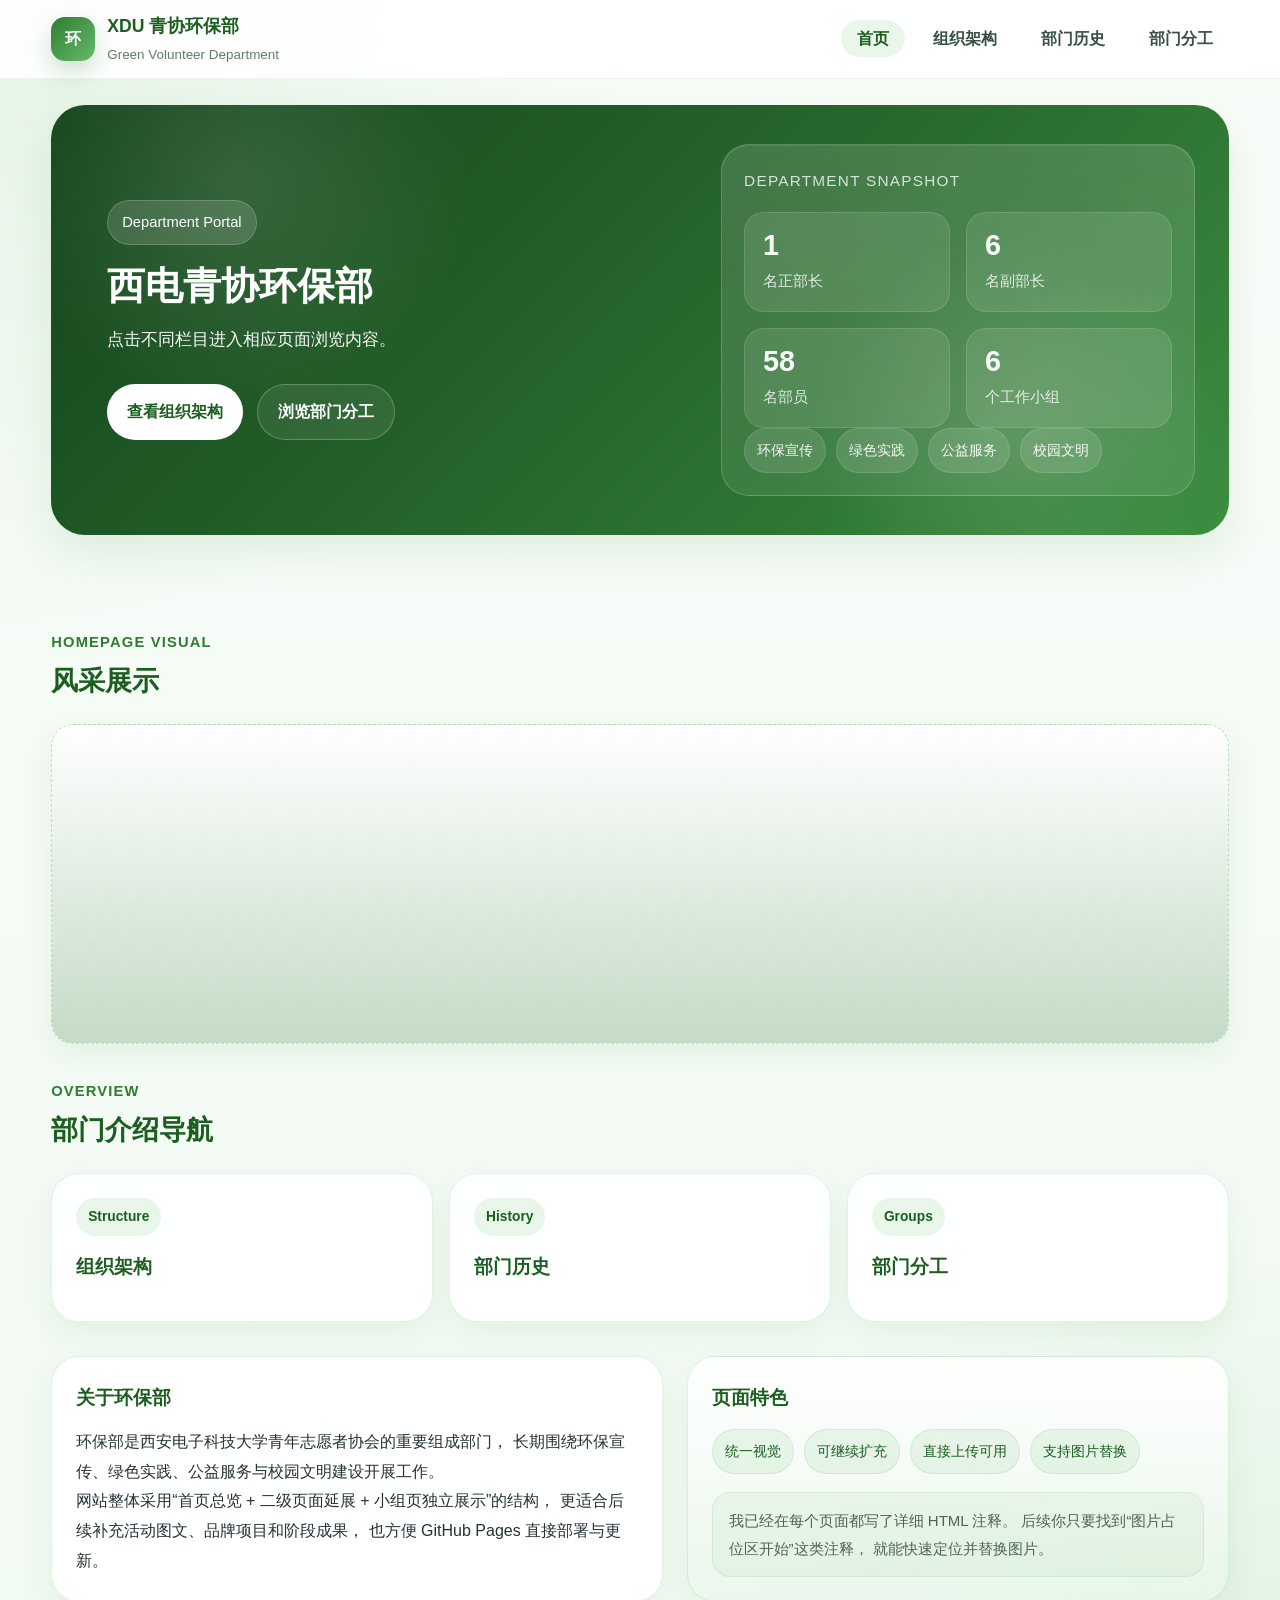
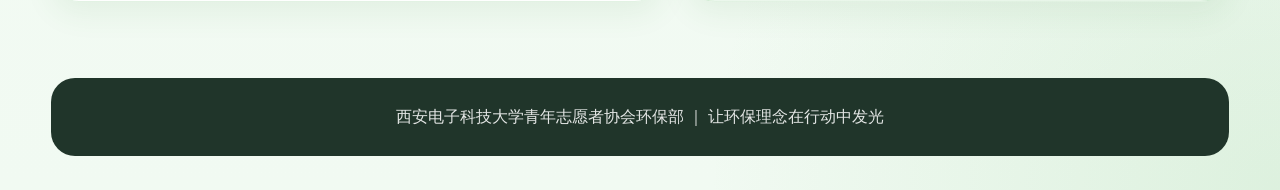
==== index.html @ 9a2bbe10 "Update index.html" ====
<!DOCTYPE html>
<html lang="zh-CN">

<head>
    <meta charset="UTF-8" />
    <meta name="viewport" content="width=device-width, initial-scale=1.0" />

    <title>西电青协环保部-首页</title>

    <link rel="stylesheet" href="styles.css" />
</head>


<body>

    <!-- ==================================================
         顶部导航栏
    =================================================== -->
    <header class="navbar">

        <div class="nav-inner">

            <!-- 左上角部门标识 -->
            <a class="brand" href="index.html">

                <div class="brand-badge">
                    环
                </div>

                <div class="brand-text">

                    <span class="brand-title">
                        XDU 青协环保部
                    </span>

                    <span class="brand-subtitle">
                        Green Volunteer Department
                    </span>

                </div>

            </a>


            <!-- 顶部导航 -->
            <ul class="nav-links">

                <li>
                    <a href="index.html" class="active">
                        首页
                    </a>
                </li>

                <li>
                    <a href="organization.html">
                        组织架构
                    </a>
                </li>

                <li>
                    <a href="history.html">
                        部门历史
                    </a>
                </li>

                <li>
                    <a href="division.html">
                        部门分工
                    </a>
                </li>

            </ul>

        </div>

    </header>



    <!-- ==================================================
         首页顶部 Hero 区域
    =================================================== -->
    <section class="hero">


        <!-- 左侧标题区域 -->
        <div class="hero-content">

            <span class="hero-tag">
                Department Portal
            </span>


            <h1>
                西电青协环保部
            </h1>


            <p>
                点击不同栏目进入相应页面浏览内容。
            </p>


            <!-- 按钮区域 -->
            <div class="hero-actions">

                <a
                    class="button primary"
                    href="organization.html"
                >
                    查看组织架构
                </a>

                <a
                    class="button secondary"
                    href="division.html"
                >
                    浏览部门分工
                </a>

            </div>

        </div>



        <!-- ==================================================
             右侧部门数据统计
        =================================================== -->
        <div class="hero-visual">

            <div class="hero-panel">

                <div class="panel-title">
                    Department Snapshot
                </div>


                <!-- 四个统计卡片 -->
                <div class="metric-grid">


                    <!-- 正部长 -->
                    <div class="metric-card">

                        <strong>
                            1
                        </strong>

                        <span>
                            名正部长
                        </span>

                    </div>


                    <!-- 副部长 -->
                    <div class="metric-card">

                        <strong>
                            6
                        </strong>

                        <span>
                            名副部长
                        </span>

                    </div>


                    <!-- 部员 -->
                    <div class="metric-card">

                        <strong>
                            58
                        </strong>

                        <span>
                            名部员
                        </span>

                    </div>


                    <!-- 工作小组 -->
                    <div class="metric-card">

                        <strong>
                            6
                        </strong>

                        <span>
                            个工作小组
                        </span>

                    </div>


                </div>


                <!-- 部门关键词 -->
                <div class="tag-cloud">

                    <span>
                        环保宣传
                    </span>

                    <span>
                        绿色实践
                    </span>

                    <span>
                        公益服务
                    </span>

                    <span>
                        校园文明
                    </span>

                </div>


            </div>

        </div>

    </section>



    <!-- ==================================================
         页面主要内容
    =================================================== -->
    <main class="main">



        <!-- ==================================================
             风采展示
        =================================================== -->
        <section class="section">

            <div class="section-header">

                <div class="section-eyebrow">
                    Homepage Visual
                </div>

                <h2 class="section-title">
                    风采展示
                </h2>

            </div>


            <!--
                风采展示图片

                当前图片路径：

                images/index-main.jpg

                如果需要更换图片：

                1. 将图片上传到 images 文件夹
                2. 修改下面 src 的文件名

                例如：

                src="images/group-photo.jpg"
            -->
            <div class="image-slot large">

                <img
                    src="images/index-main.jpg"
                    alt="西电青协环保部风采展示"
                    onerror="
                        this.style.display='none';
                        this.nextElementSibling.style.display='flex';
                    "
                >


                <!--
                    图片不存在时保留背景区域，
                    不显示任何占位说明文字
                -->
                <div class="image-slot-overlay">
                </div>

            </div>

        </section>



        <!-- ==================================================
             部门介绍导航
        =================================================== -->
        <section class="section">

            <div class="section-header">

                <div class="section-eyebrow">
                    Overview
                </div>

                <h2 class="section-title">
                    部门介绍导航
                </h2>

            </div>



            <!-- ==================================================
                 三个导航卡片
            =================================================== -->
            <div class="link-grid">


                <!-- 组织架构 -->
                <a
                    class="link-card"
                    href="organization.html"
                >

                    <span class="mini-badge">
                        Structure
                    </span>

                    <h3>
                        组织架构
                    </h3>

                </a>



                <!-- 部门历史 -->
                <a
                    class="link-card"
                    href="history.html"
                >

                    <span class="mini-badge">
                        History
                    </span>

                    <h3>
                        部门历史
                    </h3>

                </a>



                <!-- 部门分工 -->
                <a
                    class="link-card"
                    href="division.html"
                >

                    <span class="mini-badge">
                        Groups
                    </span>

                    <h3>
                        部门分工
                    </h3>

                </a>


            </div>

        </section>



        <!-- ==================================================
             关于环保部
        =================================================== -->
        <section class="section">

            <div class="grid-2">


                <!-- 左侧部门介绍 -->
                <article class="card">

                    <h3>
                        关于环保部
                    </h3>

                    <p>
                        环保部是西安电子科技大学青年志愿者协会的重要组成部门，
                        长期围绕环保宣传、绿色实践、公益服务与校园文明建设开展工作。
                    </p>

                    <p>
                        网站整体采用“首页总览 + 二级页面延展 + 小组页独立展示”的结构，
                        更适合后续补充活动图文、品牌项目和阶段成果，
                        也方便 GitHub Pages 直接部署与更新。
                    </p>

                </article>



                <!-- 右侧页面特色 -->
                <div class="surface">

                    <h3
                        style="
                            margin-bottom: 14px;
                            color: var(--primary-dark);
                        "
                    >
                        页面特色
                    </h3>


                    <div class="keyword-list">

                        <span>
                            统一视觉
                        </span>

                        <span>
                            可继续扩充
                        </span>

                        <span>
                            直接上传可用
                        </span>

                        <span>
                            支持图片替换
                        </span>

                    </div>


                    <div
                        class="panel-note"
                        style="
                            margin-top: 18px;
                            color: #4d6358;
                            background: rgba(102, 187, 106, 0.08);
                            border-color: rgba(76, 175, 80, 0.12);
                        "
                    >
                        我已经在每个页面都写了详细 HTML 注释。
                        后续你只要找到“图片占位区开始”这类注释，
                        就能快速定位并替换图片。
                    </div>


                </div>

            </div>

        </section>


    </main>



    <!-- ==================================================
         网站底部
    =================================================== -->
    <footer class="footer">

        西安电子科技大学青年志愿者协会环保部
        ｜
        让环保理念在行动中发光

    </footer>


</body>

</html>
---- styles.css ----
:root {
    --primary: #2e7d32;
    --primary-dark: #1b5e20;
    --primary-soft: #66bb6a;
    --primary-pale: rgba(102, 187, 106, 0.16);
    --accent: #e8f5e9;
    --bg: #f4fbf4;
    --card: rgba(255, 255, 255, 0.92);
    --text: #263238;
    --muted: #607d68;
    --border: rgba(76, 175, 80, 0.16);
    --border-strong: rgba(76, 175, 80, 0.26);
    --shadow: 0 18px 42px rgba(46, 125, 50, 0.10);
    --shadow-soft: 0 12px 30px rgba(46, 125, 50, 0.08);
    --radius-xl: 28px;
    --radius-lg: 22px;
    --radius-md: 18px;
    --radius-sm: 14px;
    --max-width: 1180px;
}
* { margin: 0; padding: 0; box-sizing: border-box; }
html { scroll-behavior: smooth; }
body {
    font-family: "Microsoft YaHei", "PingFang SC", "Noto Sans SC", sans-serif;
    color: var(--text);
    background:
        radial-gradient(circle at top left, rgba(165, 214, 167, 0.24), transparent 30%),
        radial-gradient(circle at bottom right, rgba(129, 199, 132, 0.18), transparent 26%),
        linear-gradient(180deg, #f8fcf8 0%, #f1faf2 100%);
    line-height: 1.85;
}
a { color: inherit; }
.navbar {
    position: sticky;
    top: 0;
    z-index: 1000;
    backdrop-filter: blur(14px);
    background: rgba(255, 255, 255, 0.88);
    border-bottom: 1px solid rgba(46, 125, 50, 0.08);
}
.nav-inner {
    width: min(var(--max-width), 92%);
    margin: 0 auto;
    min-height: 78px;
    display: flex;
    align-items: center;
    justify-content: space-between;
    gap: 20px;
}
.brand {
    text-decoration: none;
    display: flex;
    align-items: center;
    gap: 12px;
}
.brand-badge {
    width: 44px;
    height: 44px;
    border-radius: 14px;
    background: linear-gradient(135deg, var(--primary) 0%, var(--primary-soft) 100%);
    color: #fff;
    display: grid;
    place-items: center;
    font-weight: 700;
    box-shadow: 0 10px 22px rgba(46, 125, 50, 0.22);
}
.brand-text { display: flex; flex-direction: column; }
.brand-title {
    font-size: 1.1rem;
    font-weight: 700;
    color: var(--primary-dark);
}
.brand-subtitle {
    font-size: 0.84rem;
    color: var(--muted);
}
.nav-links {
    display: flex;
    align-items: center;
    gap: 12px;
    list-style: none;
    flex-wrap: wrap;
    justify-content: flex-end;
}
.nav-links a {
    text-decoration: none;
    padding: 10px 16px;
    border-radius: 999px;
    color: #385042;
    transition: 0.25s ease;
    font-weight: 600;
}
.nav-links a:hover, .nav-links a.active {
    background: rgba(102, 187, 106, 0.14);
    color: var(--primary-dark);
}
.hero {
    width: min(var(--max-width), 92%);
    margin: 26px auto 0;
    min-height: 430px;
    border-radius: 34px;
    overflow: hidden;
    position: relative;
    display: grid;
    grid-template-columns: 1.08fr 0.92fr;
    background:
        linear-gradient(135deg, rgba(21, 67, 29, 0.9), rgba(46, 125, 50, 0.72)),
        linear-gradient(135deg, #1b5e20, #66bb6a);
    box-shadow: var(--shadow);
}
.hero::before {
    content: "";
    position: absolute;
    inset: 0;
    background:
        radial-gradient(circle at 16% 18%, rgba(255,255,255,0.12), transparent 22%),
        radial-gradient(circle at 82% 76%, rgba(255,255,255,0.12), transparent 20%);
    pointer-events: none;
}
.hero-content, .hero-visual { position: relative; z-index: 1; }
.hero-content {
    padding: 64px 56px;
    display: flex;
    flex-direction: column;
    justify-content: center;
    color: #fff;
}
.hero-tag {
    display: inline-flex;
    width: fit-content;
    padding: 8px 14px;
    margin-bottom: 18px;
    border-radius: 999px;
    background: rgba(255, 255, 255, 0.14);
    border: 1px solid rgba(255,255,255,0.18);
    font-size: 0.92rem;
}
.hero h1 {
    font-size: clamp(2rem, 3vw, 3.4rem);
    line-height: 1.2;
    margin-bottom: 16px;
}
.hero p {
    font-size: 1.04rem;
    max-width: 660px;
    opacity: 0.96;
}
.hero-actions {
    display: flex;
    gap: 14px;
    flex-wrap: wrap;
    margin-top: 28px;
}
.button {
    display: inline-flex;
    align-items: center;
    justify-content: center;
    text-decoration: none;
    padding: 12px 20px;
    border-radius: 999px;
    font-weight: 700;
    transition: 0.25s ease;
}
.button.primary { background: #fff; color: var(--primary-dark); }
.button.secondary {
    border: 1px solid rgba(255,255,255,0.24);
    color: #fff;
    background: rgba(255,255,255,0.08);
}
.button:hover { transform: translateY(-2px); }
.hero-visual {
    padding: 34px;
    display: flex;
    align-items: center;
    justify-content: center;
}
.hero-panel {
    width: 100%;
    min-height: 300px;
    border-radius: 28px;
    border: 1px solid rgba(255,255,255,0.18);
    background: linear-gradient(180deg, rgba(255,255,255,0.14), rgba(255,255,255,0.08));
    padding: 22px;
    box-shadow: inset 0 1px 0 rgba(255,255,255,0.08);
    color: rgba(255,255,255,0.94);
}
.panel-title {
    font-size: 0.96rem;
    letter-spacing: 0.08em;
    text-transform: uppercase;
    opacity: 0.84;
    margin-bottom: 16px;
}
.metric-grid, .group-grid, .timeline, .process-grid, .photo-strip, .link-grid, .value-grid, .pillar-grid, .highlight-panel {
    display: grid;
    gap: 16px;
}
.metric-grid { grid-template-columns: repeat(2, 1fr); }
.metric-card {
    border-radius: 20px;
    padding: 16px 18px;
    background: rgba(255,255,255,0.10);
    border: 1px solid rgba(255,255,255,0.12);
}
.metric-card strong {
    display: block;
    font-size: 1.8rem;
    line-height: 1.15;
}
.metric-card span {
    display: block;
    font-size: 0.92rem;
    opacity: 0.88;
    margin-top: 6px;
}
.panel-note {
    margin-top: 16px;
    padding: 14px 16px;
    border-radius: 18px;
    background: rgba(255,255,255,0.08);
    border: 1px solid rgba(255,255,255,0.1);
    font-size: 0.94rem;
    color: rgba(255,255,255,0.9);
}
.tag-cloud, .keyword-list, .tag-list { display: flex; flex-wrap: wrap; gap: 10px; }
.tag-cloud span, .keyword-list span, .tag-list span {
    display: inline-flex;
    padding: 8px 12px;
    border-radius: 999px;
    font-size: 0.9rem;
}
.tag-cloud span {
    background: rgba(255,255,255,0.12);
    border: 1px solid rgba(255,255,255,0.12);
}
.keyword-list span, .tag-list span {
    background: rgba(102, 187, 106, 0.12);
    border: 1px solid rgba(76, 175, 80, 0.14);
    color: var(--primary-dark);
}
.main {
    width: min(var(--max-width), 92%);
    margin: 0 auto;
    padding: 60px 0 76px;
}
.section { margin-top: 34px; }
.section-header { margin-bottom: 26px; }
.section-eyebrow {
    color: var(--primary);
    font-weight: 700;
    letter-spacing: 0.08em;
    font-size: 0.92rem;
    text-transform: uppercase;
    margin-bottom: 8px;
}
.section-title {
    font-size: clamp(1.7rem, 2vw, 2.45rem);
    color: var(--primary-dark);
    line-height: 1.25;
    margin-bottom: 10px;
}
.section-desc { color: var(--muted); max-width: 820px; }
.grid-2 {
    display: grid;
    grid-template-columns: 1.06fr 0.94fr;
    gap: 24px;
}
.card, .group-card, .timeline-card, .flow-card, .mini-card, .org-card, .pillar-card, .cta-banner, .link-card {
    background: var(--card);
    border: 1px solid var(--border);
    border-radius: var(--radius-xl);
    box-shadow: var(--shadow-soft);
}
.card, .group-card, .timeline-card, .flow-card, .mini-card, .org-card, .pillar-card, .link-card { padding: 24px; }
.card h3, .group-card h3, .timeline-card h3, .flow-card h3, .mini-card h3, .org-card h3, .pillar-card h3, .link-card h3 {
    color: var(--primary-dark);
    margin-bottom: 12px;
}
.surface {
    background: linear-gradient(180deg, rgba(255,255,255,0.94), rgba(232,245,233,0.72));
    border: 1px solid var(--border);
    border-radius: var(--radius-xl);
    box-shadow: var(--shadow-soft);
    padding: 24px;
}
.group-grid { grid-template-columns: repeat(auto-fit, minmax(220px, 1fr)); gap: 20px; }
.group-link, .link-card { text-decoration: none; color: inherit; display: block; }
.group-card, .link-card { transition: transform 0.22s ease, box-shadow 0.22s ease; height: 100%; }
.group-card:hover, .link-card:hover {
    transform: translateY(-5px);
    box-shadow: 0 18px 42px rgba(46, 125, 50, 0.16);
}
.group-badge, .mini-badge, .timeline-badge, .flow-step {
    display: inline-block;
    padding: 6px 12px;
    border-radius: 999px;
    background: rgba(102, 187, 106, 0.14);
    color: var(--primary-dark);
    font-size: 0.86rem;
    font-weight: 700;
    margin-bottom: 14px;
}
.highlight-panel { grid-template-columns: repeat(3, 1fr); }
.highlight-box, .flow-card, .mini-card, .pillar-card { padding: 22px; }
.highlight-box {
    border-radius: 22px;
    background: linear-gradient(180deg, rgba(255,255,255,0.96), rgba(232,245,233,0.88));
    border: 1px solid rgba(76, 175, 80, 0.15);
    box-shadow: 0 10px 26px rgba(46, 125, 50, 0.08);
}
.highlight-box strong { display: block; color: var(--primary-dark); margin-bottom: 8px; font-size: 1.05rem; }
.value-grid { grid-template-columns: repeat(3, 1fr); }
.timeline { grid-template-columns: repeat(2, 1fr); }
.timeline-card { position: relative; overflow: hidden; }
.timeline-card::before {
    content: "";
    position: absolute;
    top: 24px;
    right: 24px;
    width: 58px;
    height: 58px;
    border-radius: 18px;
    background: rgba(102, 187, 106, 0.12);
}
.org-chart, .org-layout { display: grid; gap: 18px; }
.org-row { display: grid; gap: 16px; }
.org-row.two { grid-template-columns: repeat(2, 1fr); }
.org-row.five { grid-template-columns: repeat(5, 1fr); }
.org-card { text-align: center; }
.org-card strong { display: block; color: var(--primary-dark); margin-bottom: 8px; font-size: 1.06rem; }
.org-card span { color: var(--muted); font-size: 0.94rem; }
.org-card.lead {
    background: linear-gradient(135deg, rgba(255,255,255,0.98), rgba(232,245,233,0.88));
    border: 1px solid var(--border-strong);
}
.process-grid { grid-template-columns: repeat(4, 1fr); }
.flow-card { position: relative; }
.photo-strip { grid-template-columns: repeat(3, 1fr); }

.image-slot {
    position: relative;
    min-height: 260px;
    border-radius: 22px;
    border: 1.5px dashed rgba(46, 125, 50, 0.28);
    background:
        linear-gradient(180deg, rgba(255,255,255,0.96), rgba(232,245,233,0.84)),
        repeating-linear-gradient(
            -45deg,
            rgba(102,187,106,0.06),
            rgba(102,187,106,0.06) 12px,
            rgba(255,255,255,0.0) 12px,
            rgba(255,255,255,0.0) 24px
        );
    overflow: hidden;
    box-shadow: var(--shadow-soft);
}
.image-slot.large { min-height: 320px; }
.image-slot.tall { min-height: 360px; }
.image-slot.small { min-height: 210px; }
.image-slot img {
    width: 100%;
    height: 100%;
    object-fit: cover;
    display: block;
}
.image-slot-overlay {
    position: absolute;
    inset: 0;
    display: flex;
    align-items: flex-end;
    padding: 18px;
    background: linear-gradient(180deg, rgba(255,255,255,0.04), rgba(27,94,32,0.18));
}
.image-slot-label {
    width: 100%;
    border-radius: 18px;
    padding: 14px 16px;
    background: rgba(255,255,255,0.86);
    border: 1px solid rgba(76,175,80,0.12);
    backdrop-filter: blur(8px);
}
.image-slot-label strong {
    display: block;
    color: var(--primary-dark);
    margin-bottom: 6px;
    font-size: 1rem;
}
.image-slot-label span {
    display: block;
    color: #537063;
    font-size: 0.92rem;
}
.scene-card {
    min-height: 180px;
    border-radius: 20px;
    border: 1px solid rgba(76, 175, 80, 0.18);
    background: linear-gradient(180deg, rgba(255,255,255,0.96), rgba(232,245,233,0.78));
    box-shadow: var(--shadow-soft);
    padding: 20px;
}
.scene-card strong {
    display: block;
    color: var(--primary-dark);
    margin-bottom: 10px;
    font-size: 1.02rem;
}
.scene-card p { color: #4d6358; font-size: 0.96rem; }
.link-grid { grid-template-columns: repeat(3, 1fr); }
.pillar-grid { grid-template-columns: repeat(4, 1fr); }
.cta-banner {
    padding: 28px;
    display: flex;
    align-items: center;
    justify-content: space-between;
    gap: 20px;
}
.footer {
    width: min(var(--max-width), 92%);
    margin: 0 auto 34px;
    padding: 24px 28px;
    border-radius: 24px;
    background: #20352a;
    color: rgba(255,255,255,0.88);
    text-align: center;
}
@media (max-width: 1080px) {
    .org-row.five, .pillar-grid { grid-template-columns: repeat(2, 1fr); }
}
@media (max-width: 980px) {
    .hero, .grid-2, .highlight-panel, .timeline, .process-grid, .pillar-grid { grid-template-columns: 1fr; }
    .value-grid, .photo-strip, .link-grid, .metric-grid, .org-row.two, .org-row.five { grid-template-columns: 1fr 1fr; }
    .hero-content { padding: 48px 32px 22px; }
    .hero-visual { padding: 0 32px 32px; }
    .cta-banner { flex-direction: column; align-items: flex-start; }
}
@media (max-width: 640px) {
    .nav-inner { padding: 14px 0; align-items: flex-start; flex-direction: column; }
    .nav-links { justify-content: flex-start; }
    .value-grid, .photo-strip, .link-grid, .metric-grid, .org-row.two, .org-row.five { grid-template-columns: 1fr; }
    .hero { border-radius: 24px; margin-top: 18px; }
    .hero-content, .hero-visual, .card, .surface, .cta-banner { padding-left: 22px; padding-right: 22px; }
}
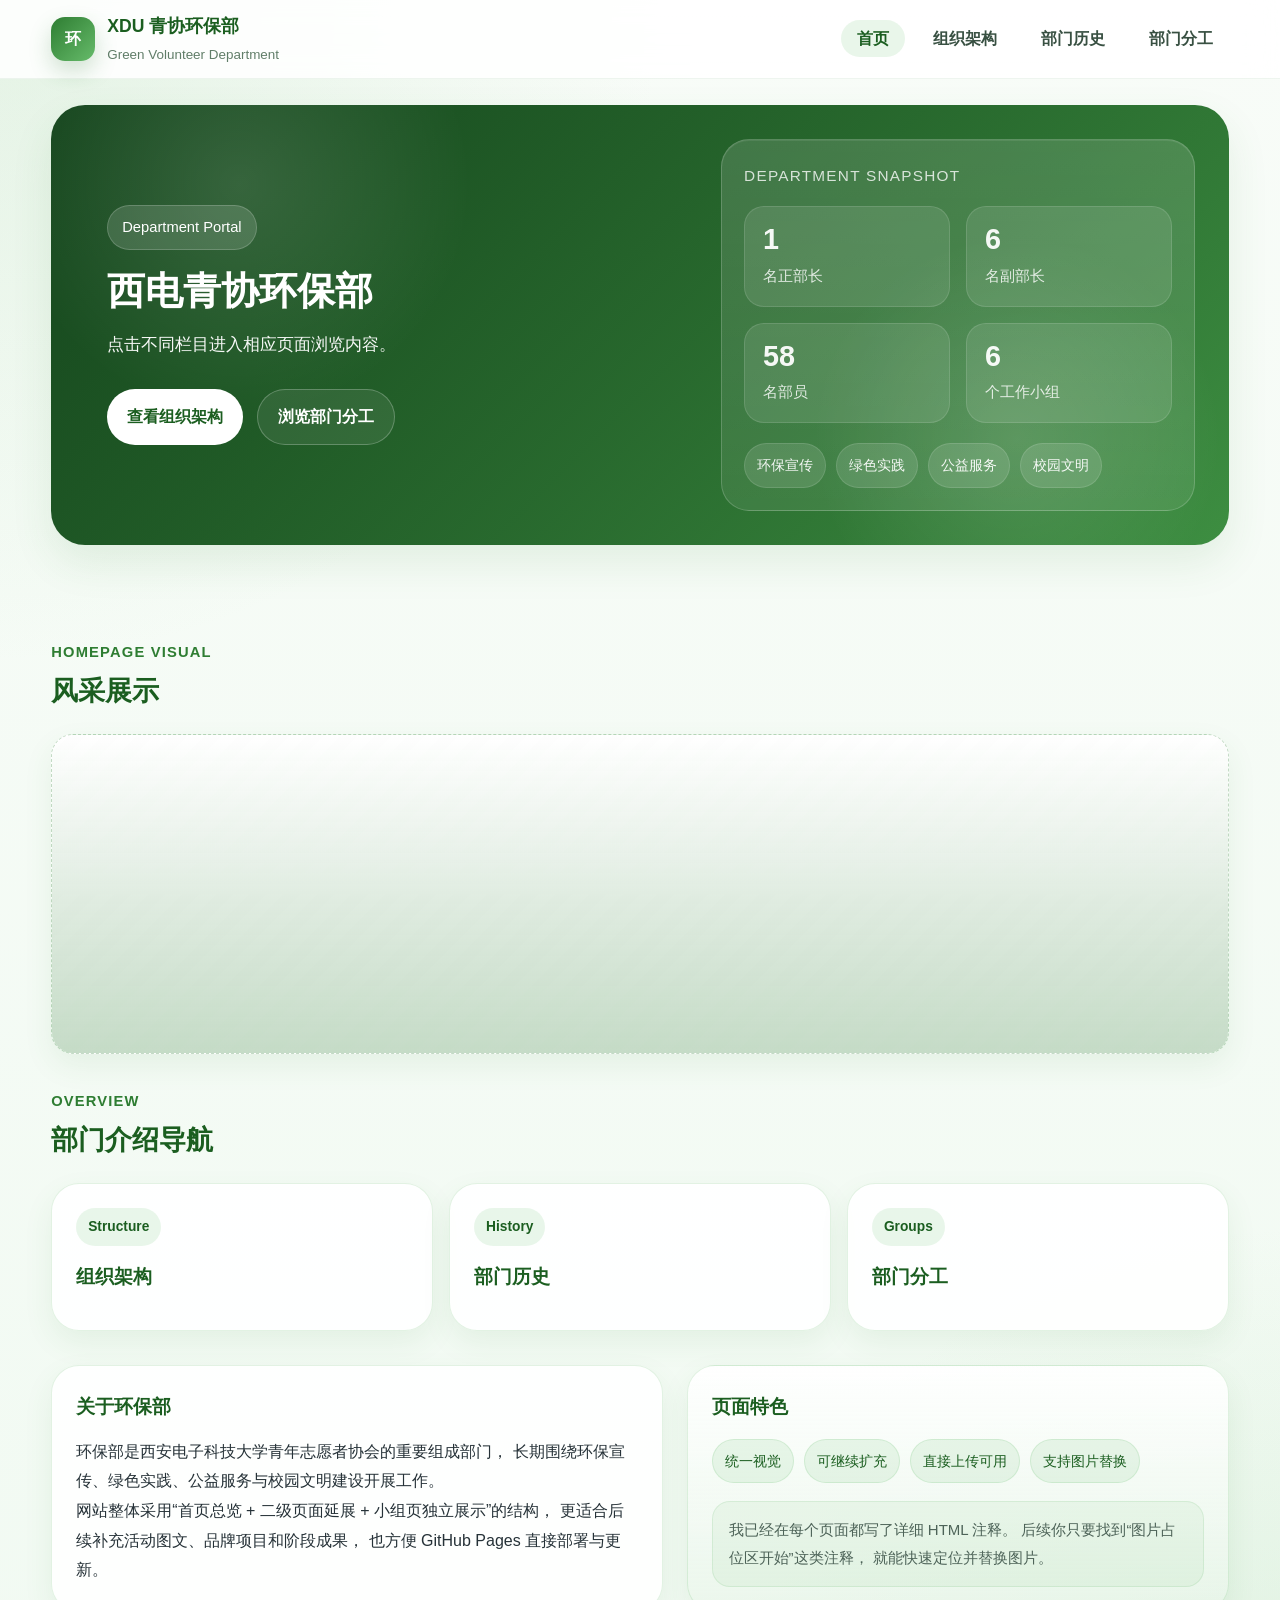
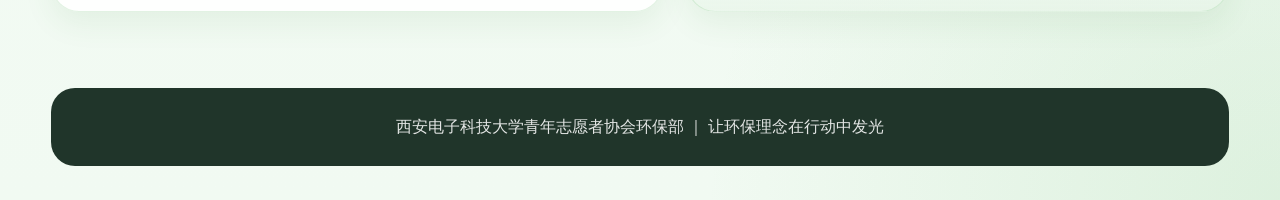
==== commit eb3870eb: "Update index.html" ====
--- a/index.html
+++ b/index.html
@@ -78,7 +78,7 @@
 
 
     <!-- ==================================================
-         首页顶部 Hero 区域
+         首页顶部区域
     =================================================== -->
     <section class="hero">
 
@@ -199,8 +199,16 @@
                 </div>
 
 
-                <!-- 部门关键词 -->
-                <div class="tag-cloud">
+                <!-- ==================================================
+                     部门关键词
+
+                     margin-top: 20px;
+                     用来增加统计卡片和关键词之间的距离
+                =================================================== -->
+                <div
+                    class="tag-cloud"
+                    style="margin-top: 20px;"
+                >
 
                     <span>
                         环保宣传
@@ -230,7 +238,7 @@
 
 
     <!-- ==================================================
-         页面主要内容
+         页面主体
     =================================================== -->
     <main class="main">
 
@@ -254,22 +262,15 @@
             </div>
 
 
-            <!--
-                风采展示图片
-
-                当前图片路径：
-
-                images/index-main.jpg
-
-                如果需要更换图片：
-
-                1. 将图片上传到 images 文件夹
-                2. 修改下面 src 的文件名
-
-                例如：
-
-                src="images/group-photo.jpg"
-            -->
+            <!-- ==================================================
+                 风采展示图片
+
+                 当前图片：
+                 images/index-main.jpg
+
+                 如果以后更换图片，
+                 修改 src 中的文件名即可。
+            =================================================== -->
             <div class="image-slot large">
 
                 <img
@@ -282,10 +283,7 @@
                 >
 
 
-                <!--
-                    图片不存在时保留背景区域，
-                    不显示任何占位说明文字
-                -->
+                <!-- 图片不存在时保留空白区域 -->
                 <div class="image-slot-overlay">
                 </div>
 
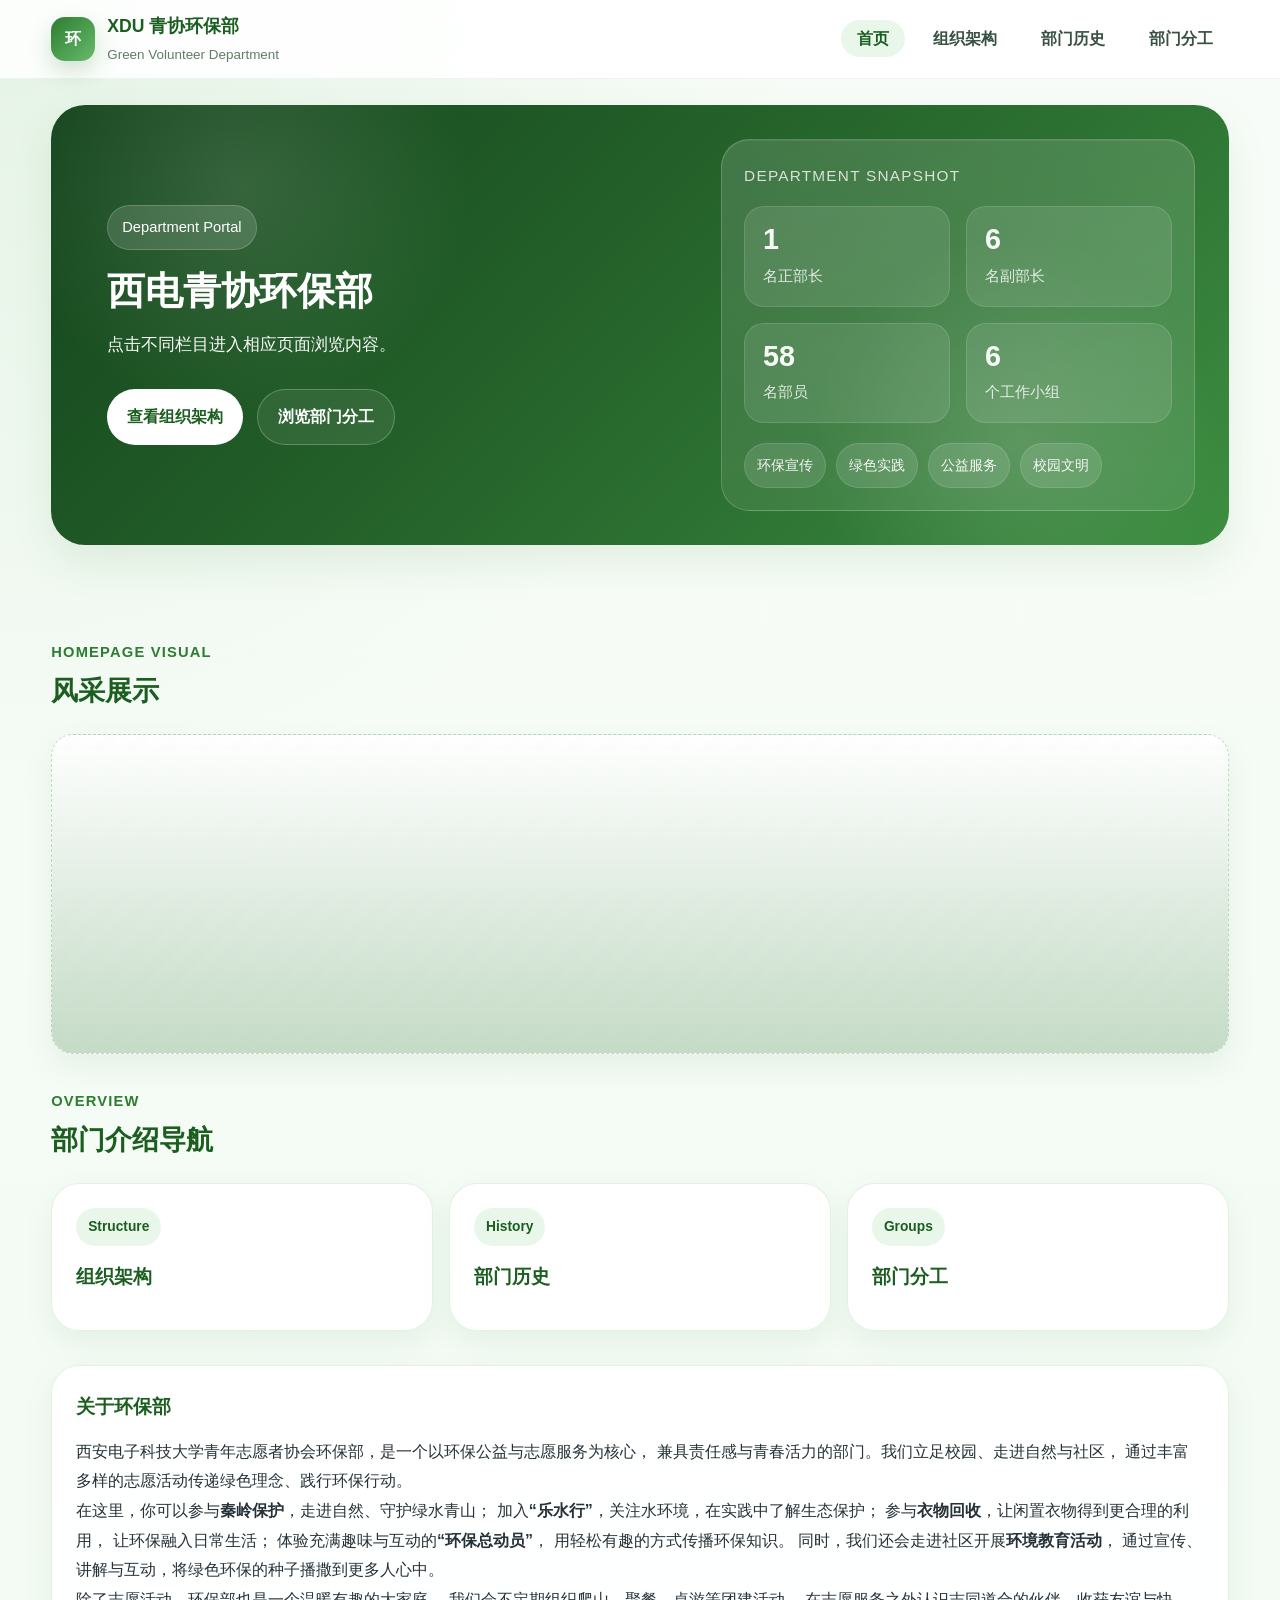
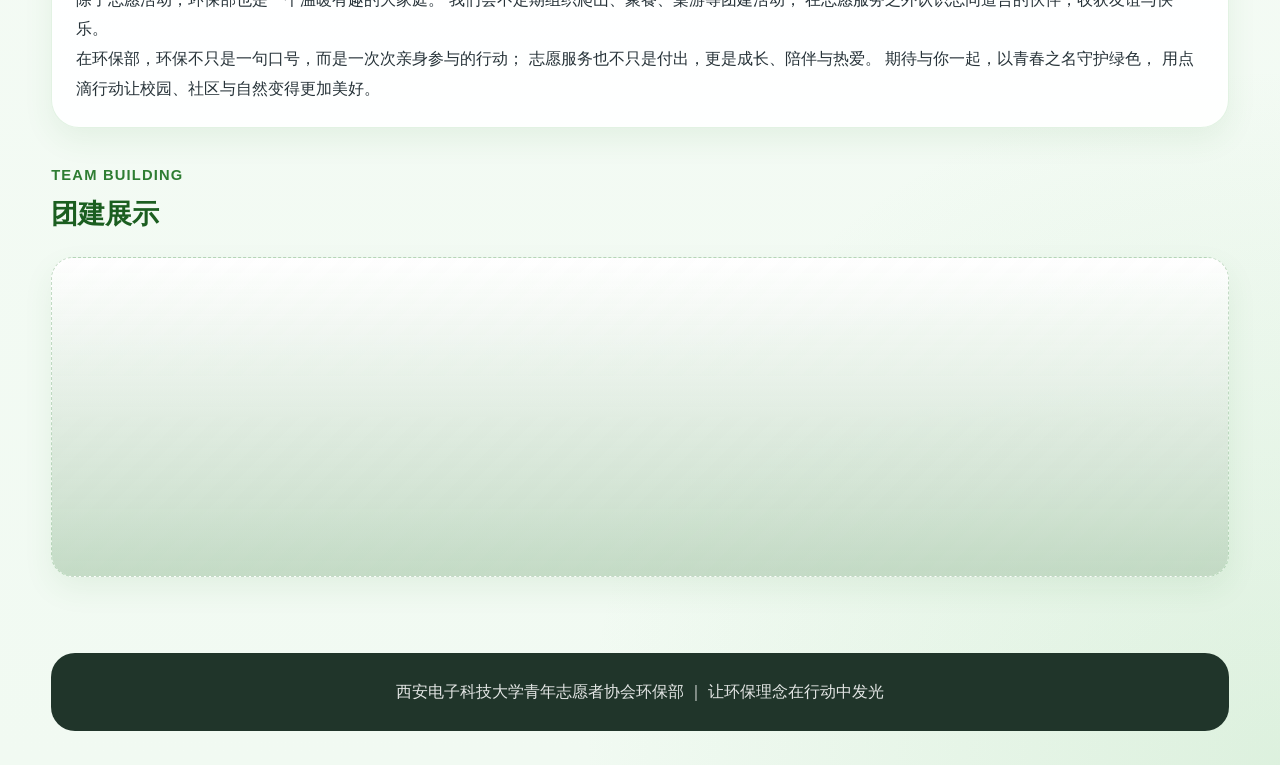
==== commit 3024e412: "Update index.html" ====
--- a/index.html
+++ b/index.html
@@ -140,9 +140,7 @@
                 <div class="metric-grid">
 
 
-                    <!-- 正部长 -->
                     <div class="metric-card">
-
                         <strong>
                             1
                         </strong>
@@ -150,13 +148,10 @@
                         <span>
                             名正部长
                         </span>
-
                     </div>
 
 
-                    <!-- 副部长 -->
                     <div class="metric-card">
-
                         <strong>
                             6
                         </strong>
@@ -164,13 +159,10 @@
                         <span>
                             名副部长
                         </span>
-
                     </div>
 
 
-                    <!-- 部员 -->
                     <div class="metric-card">
-
                         <strong>
                             58
                         </strong>
@@ -178,13 +170,10 @@
                         <span>
                             名部员
                         </span>
-
                     </div>
 
 
-                    <!-- 工作小组 -->
                     <div class="metric-card">
-
                         <strong>
                             6
                         </strong>
@@ -192,19 +181,13 @@
                         <span>
                             个工作小组
                         </span>
-
                     </div>
 
 
                 </div>
 
 
-                <!-- ==================================================
-                     部门关键词
-
-                     margin-top: 20px;
-                     用来增加统计卡片和关键词之间的距离
-                =================================================== -->
+                <!-- 部门关键词 -->
                 <div
                     class="tag-cloud"
                     style="margin-top: 20px;"
@@ -262,15 +245,7 @@
             </div>
 
 
-            <!-- ==================================================
-                 风采展示图片
-
-                 当前图片：
-                 images/index-main.jpg
-
-                 如果以后更换图片，
-                 修改 src 中的文件名即可。
-            =================================================== -->
+            <!-- 风采展示图片 -->
             <div class="image-slot large">
 
                 <img
@@ -282,8 +257,6 @@
                     "
                 >
 
-
-                <!-- 图片不存在时保留空白区域 -->
                 <div class="image-slot-overlay">
                 </div>
 
@@ -312,9 +285,6 @@
 
 
 
-            <!-- ==================================================
-                 三个导航卡片
-            =================================================== -->
             <div class="link-grid">
 
 
@@ -382,80 +352,92 @@
         =================================================== -->
         <section class="section">
 
-            <div class="grid-2">
-
-
-                <!-- 左侧部门介绍 -->
-                <article class="card">
-
-                    <h3>
-                        关于环保部
-                    </h3>
-
-                    <p>
-                        环保部是西安电子科技大学青年志愿者协会的重要组成部门，
-                        长期围绕环保宣传、绿色实践、公益服务与校园文明建设开展工作。
-                    </p>
-
-                    <p>
-                        网站整体采用“首页总览 + 二级页面延展 + 小组页独立展示”的结构，
-                        更适合后续补充活动图文、品牌项目和阶段成果，
-                        也方便 GitHub Pages 直接部署与更新。
-                    </p>
-
-                </article>
-
-
-
-                <!-- 右侧页面特色 -->
-                <div class="surface">
-
-                    <h3
-                        style="
-                            margin-bottom: 14px;
-                            color: var(--primary-dark);
-                        "
-                    >
-                        页面特色
-                    </h3>
-
-
-                    <div class="keyword-list">
-
-                        <span>
-                            统一视觉
-                        </span>
-
-                        <span>
-                            可继续扩充
-                        </span>
-
-                        <span>
-                            直接上传可用
-                        </span>
-
-                        <span>
-                            支持图片替换
-                        </span>
-
-                    </div>
-
-
-                    <div
-                        class="panel-note"
-                        style="
-                            margin-top: 18px;
-                            color: #4d6358;
-                            background: rgba(102, 187, 106, 0.08);
-                            border-color: rgba(76, 175, 80, 0.12);
-                        "
-                    >
-                        我已经在每个页面都写了详细 HTML 注释。
-                        后续你只要找到“图片占位区开始”这类注释，
-                        就能快速定位并替换图片。
-                    </div>
-
-
+            <article class="card">
+
+                <h3>
+                    关于环保部
+                </h3>
+
+
+                <p>
+                    西安电子科技大学青年志愿者协会环保部，是一个以环保公益与志愿服务为核心，
+                    兼具责任感与青春活力的部门。我们立足校园、走进自然与社区，
+                    通过丰富多样的志愿活动传递绿色理念、践行环保行动。
+                </p>
+
+
+                <p>
+                    在这里，你可以参与<strong>秦岭保护</strong>，走进自然、守护绿水青山；
+                    加入<strong>“乐水行”</strong>，关注水环境，在实践中了解生态保护；
+                    参与<strong>衣物回收</strong>，让闲置衣物得到更合理的利用，
+                    让环保融入日常生活；
+                    体验充满趣味与互动的<strong>“环保总动员”</strong>，
+                    用轻松有趣的方式传播环保知识。
+                    同时，我们还会走进社区开展<strong>环境教育活动</strong>，
+                    通过宣传、讲解与互动，将绿色环保的种子播撒到更多人心中。
+                </p>
+
+
+                <p>
+                    除了志愿活动，环保部也是一个温暖有趣的大家庭。
+                    我们会不定期组织爬山、聚餐、桌游等团建活动，
+                    在志愿服务之外认识志同道合的伙伴，收获友谊与快乐。
+                </p>
+
+
+                <p>
+                    在环保部，环保不只是一句口号，而是一次次亲身参与的行动；
+                    志愿服务也不只是付出，更是成长、陪伴与热爱。
+                    期待与你一起，以青春之名守护绿色，
+                    用点滴行动让校园、社区与自然变得更加美好。
+                </p>
+
+            </article>
+
+        </section>
+
+
+
+        <!-- ==================================================
+             团建展示
+        =================================================== -->
+        <section class="section">
+
+            <div class="section-header">
+
+                <div class="section-eyebrow">
+                    Team Building
+                </div>
+
+                <h2 class="section-title">
+                    团建展示
+                </h2>
+
+            </div>
+
+
+            <!--
+                团建展示图片位置
+
+                上传图片到：
+
+                images/team-building.jpg
+
+                如果使用其他文件名，
+                修改下面 src 即可。
+            -->
+            <div class="image-slot large">
+
+                <img
+                    src="images/team-building.jpg"
+                    alt="西电青协环保部团建展示"
+                    onerror="
+                        this.style.display='none';
+                        this.nextElementSibling.style.display='flex';
+                    "
+                >
+
+                <div class="image-slot-overlay">
                 </div>
 
             </div>
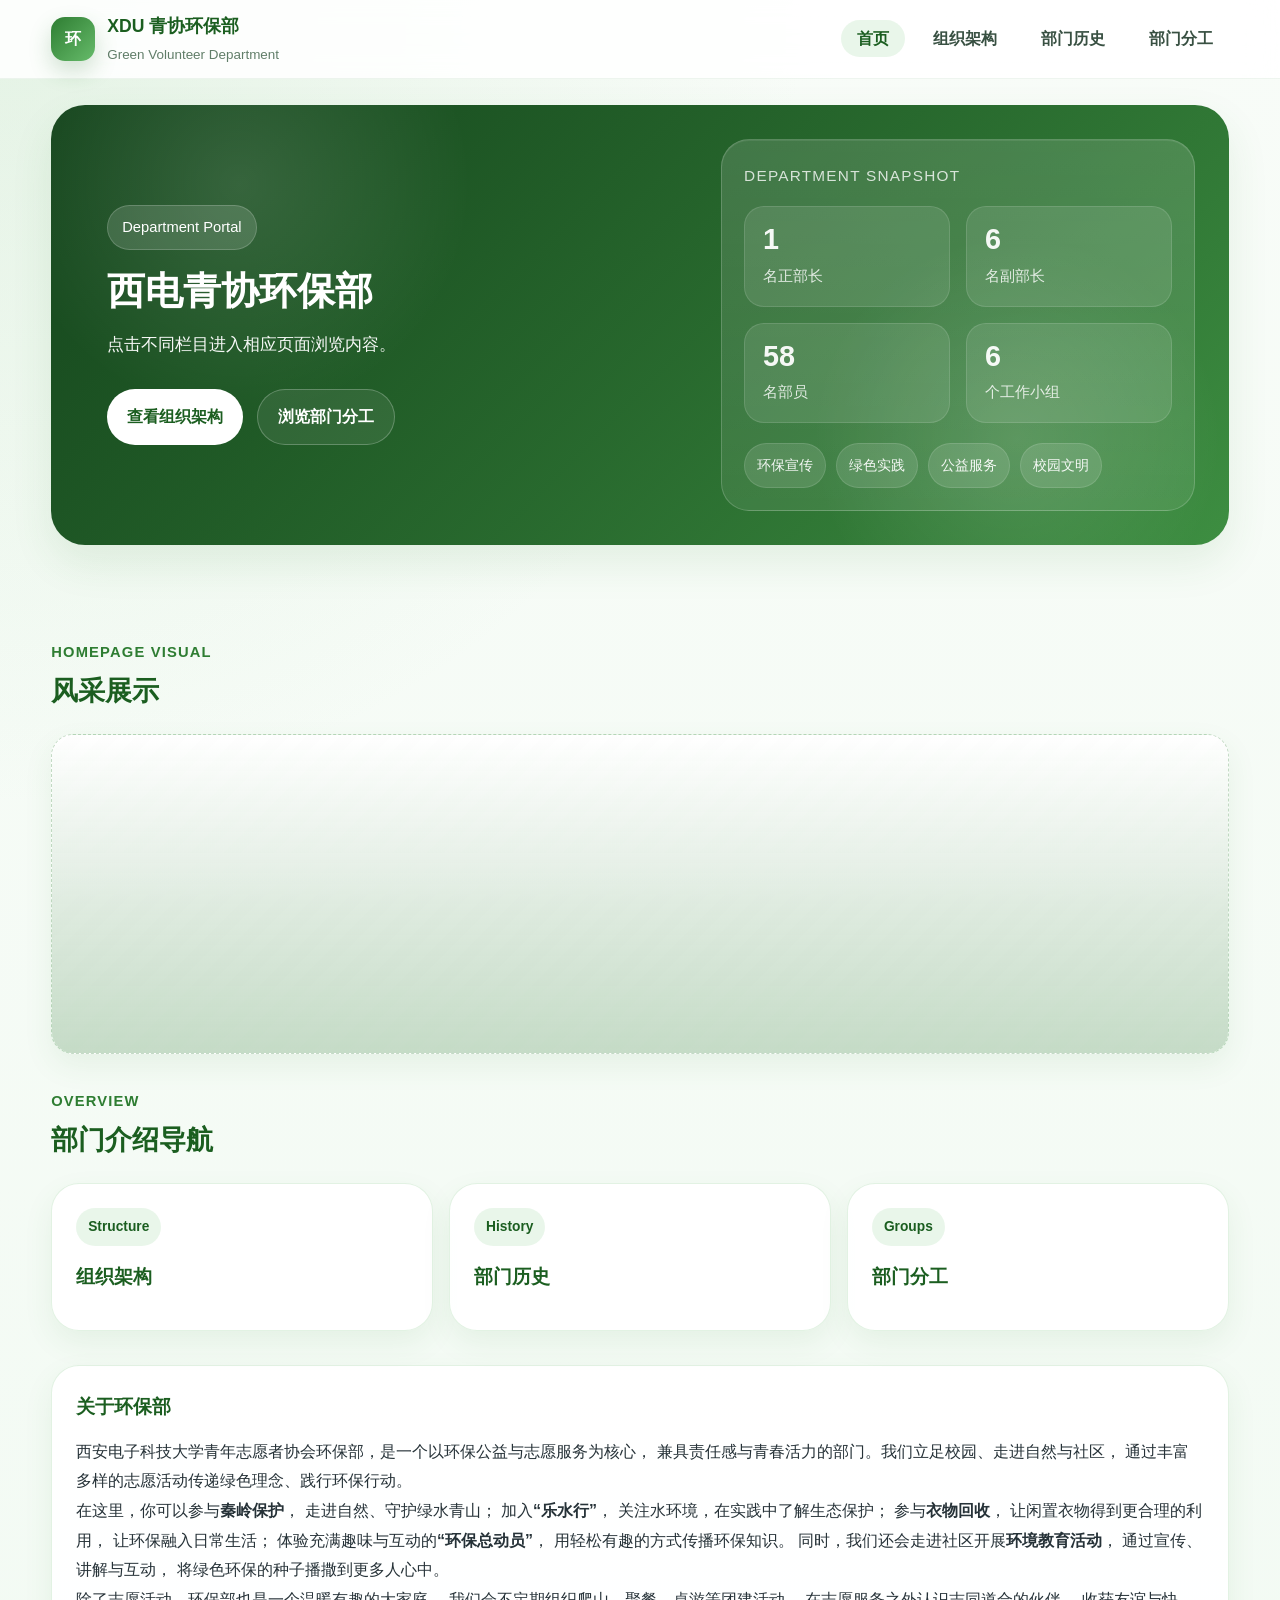
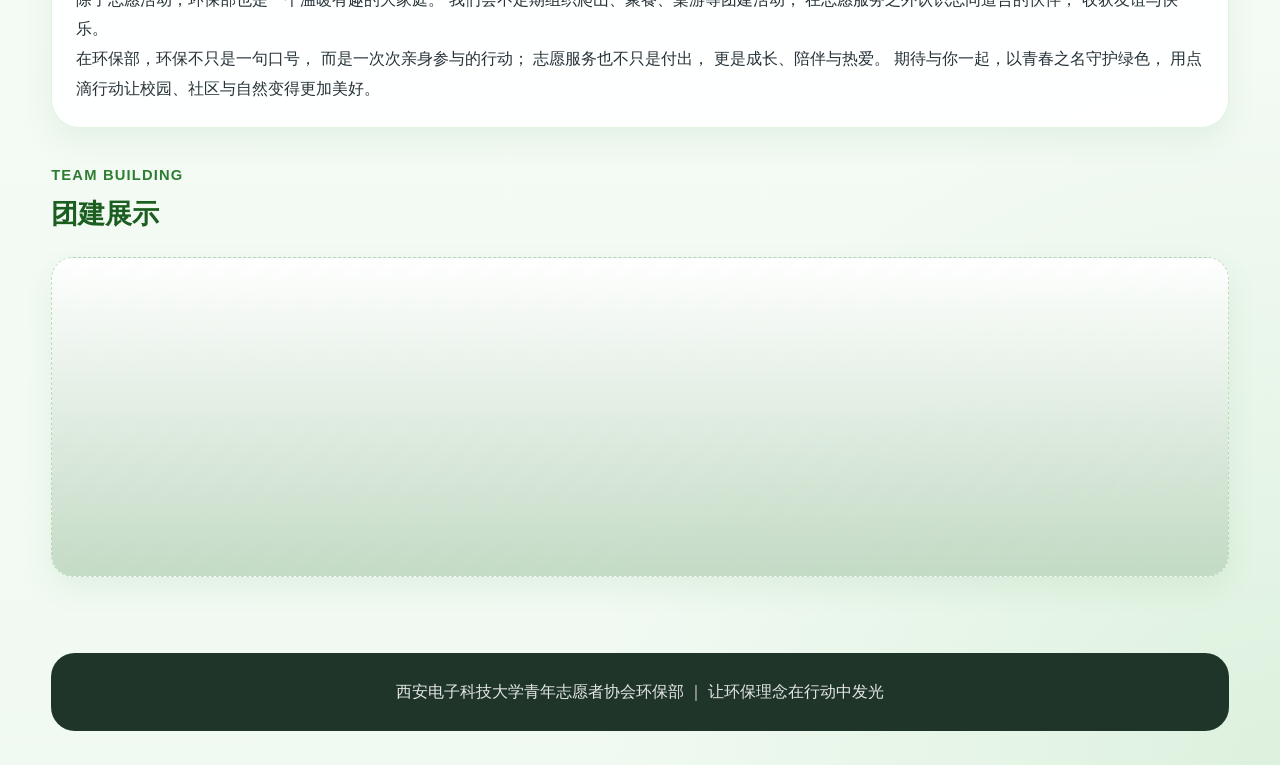
==== commit 2cce7b7d: "Update index.html" ====
--- a/index.html
+++ b/index.html
@@ -9,7 +9,6 @@
 
     <link rel="stylesheet" href="styles.css" />
 </head>
-
 
 <body>
 
@@ -20,7 +19,6 @@
 
         <div class="nav-inner">
 
-            <!-- 左上角部门标识 -->
             <a class="brand" href="index.html">
 
                 <div class="brand-badge">
@@ -42,7 +40,6 @@
             </a>
 
 
-            <!-- 顶部导航 -->
             <ul class="nav-links">
 
                 <li>
@@ -83,7 +80,7 @@
     <section class="hero">
 
 
-        <!-- 左侧标题区域 -->
+        <!-- 左侧 -->
         <div class="hero-content">
 
             <span class="hero-tag">
@@ -101,7 +98,6 @@
             </p>
 
 
-            <!-- 按钮区域 -->
             <div class="hero-actions">
 
                 <a
@@ -125,7 +121,7 @@
 
 
         <!-- ==================================================
-             右侧部门数据统计
+             右侧部门数据
         =================================================== -->
         <div class="hero-visual">
 
@@ -136,11 +132,10 @@
                 </div>
 
 
-                <!-- 四个统计卡片 -->
                 <div class="metric-grid">
 
-
                     <div class="metric-card">
+
                         <strong>
                             1
                         </strong>
@@ -148,10 +143,12 @@
                         <span>
                             名正部长
                         </span>
+
                     </div>
 
 
                     <div class="metric-card">
+
                         <strong>
                             6
                         </strong>
@@ -159,10 +156,12 @@
                         <span>
                             名副部长
                         </span>
+
                     </div>
 
 
                     <div class="metric-card">
+
                         <strong>
                             58
                         </strong>
@@ -170,10 +169,12 @@
                         <span>
                             名部员
                         </span>
+
                     </div>
 
 
                     <div class="metric-card">
+
                         <strong>
                             6
                         </strong>
@@ -181,13 +182,13 @@
                         <span>
                             个工作小组
                         </span>
+
                     </div>
 
-
-                </div>
-
-
-                <!-- 部门关键词 -->
+                </div>
+
+
+                <!-- 与上方统计卡片保持距离 -->
                 <div
                     class="tag-cloud"
                     style="margin-top: 20px;"
@@ -210,7 +211,6 @@
                     </span>
 
                 </div>
-
 
             </div>
 
@@ -245,12 +245,25 @@
             </div>
 
 
-            <!-- 风采展示图片 -->
+            <!--
+                风采展示图片
+
+                以后上传风采图片后，
+                可以把图片放在：
+
+                images/index-main.jpg
+            -->
             <div class="image-slot large">
 
                 <img
                     src="images/index-main.jpg"
                     alt="西电青协环保部风采展示"
+                    style="
+                        width: 100%;
+                        height: 100%;
+                        object-fit: cover;
+                        display: block;
+                    "
                     onerror="
                         this.style.display='none';
                         this.nextElementSibling.style.display='flex';
@@ -282,7 +295,6 @@
                 </h2>
 
             </div>
-
 
 
             <div class="link-grid">
@@ -367,27 +379,34 @@
 
 
                 <p>
-                    在这里，你可以参与<strong>秦岭保护</strong>，走进自然、守护绿水青山；
-                    加入<strong>“乐水行”</strong>，关注水环境，在实践中了解生态保护；
-                    参与<strong>衣物回收</strong>，让闲置衣物得到更合理的利用，
+                    在这里，你可以参与<strong>秦岭保护</strong>，
+                    走进自然、守护绿水青山；
+                    加入<strong>“乐水行”</strong>，
+                    关注水环境，在实践中了解生态保护；
+                    参与<strong>衣物回收</strong>，
+                    让闲置衣物得到更合理的利用，
                     让环保融入日常生活；
                     体验充满趣味与互动的<strong>“环保总动员”</strong>，
                     用轻松有趣的方式传播环保知识。
                     同时，我们还会走进社区开展<strong>环境教育活动</strong>，
-                    通过宣传、讲解与互动，将绿色环保的种子播撒到更多人心中。
+                    通过宣传、讲解与互动，
+                    将绿色环保的种子播撒到更多人心中。
                 </p>
 
 
                 <p>
                     除了志愿活动，环保部也是一个温暖有趣的大家庭。
                     我们会不定期组织爬山、聚餐、桌游等团建活动，
-                    在志愿服务之外认识志同道合的伙伴，收获友谊与快乐。
+                    在志愿服务之外认识志同道合的伙伴，
+                    收获友谊与快乐。
                 </p>
 
 
                 <p>
-                    在环保部，环保不只是一句口号，而是一次次亲身参与的行动；
-                    志愿服务也不只是付出，更是成长、陪伴与热爱。
+                    在环保部，环保不只是一句口号，
+                    而是一次次亲身参与的行动；
+                    志愿服务也不只是付出，
+                    更是成长、陪伴与热爱。
                     期待与你一起，以青春之名守护绿色，
                     用点滴行动让校园、社区与自然变得更加美好。
                 </p>
@@ -416,21 +435,24 @@
             </div>
 
 
-            <!--
-                团建展示图片位置
-
-                上传图片到：
-
-                images/team-building.jpg
-
-                如果使用其他文件名，
-                修改下面 src 即可。
-            -->
+            <!-- ==================================================
+                 团建照片
+
+                 这里直接使用你刚刚上传到 GitHub 的图片：
+
+                 images/5e5d1c8365b9e929eac57babcc81a487.jpg
+            =================================================== -->
             <div class="image-slot large">
 
                 <img
-                    src="images/team-building.jpg"
+                    src="images/5e5d1c8365b9e929eac57babcc81a487.jpg"
                     alt="西电青协环保部团建展示"
+                    style="
+                        width: 100%;
+                        height: 100%;
+                        object-fit: cover;
+                        display: block;
+                    "
                     onerror="
                         this.style.display='none';
                         this.nextElementSibling.style.display='flex';
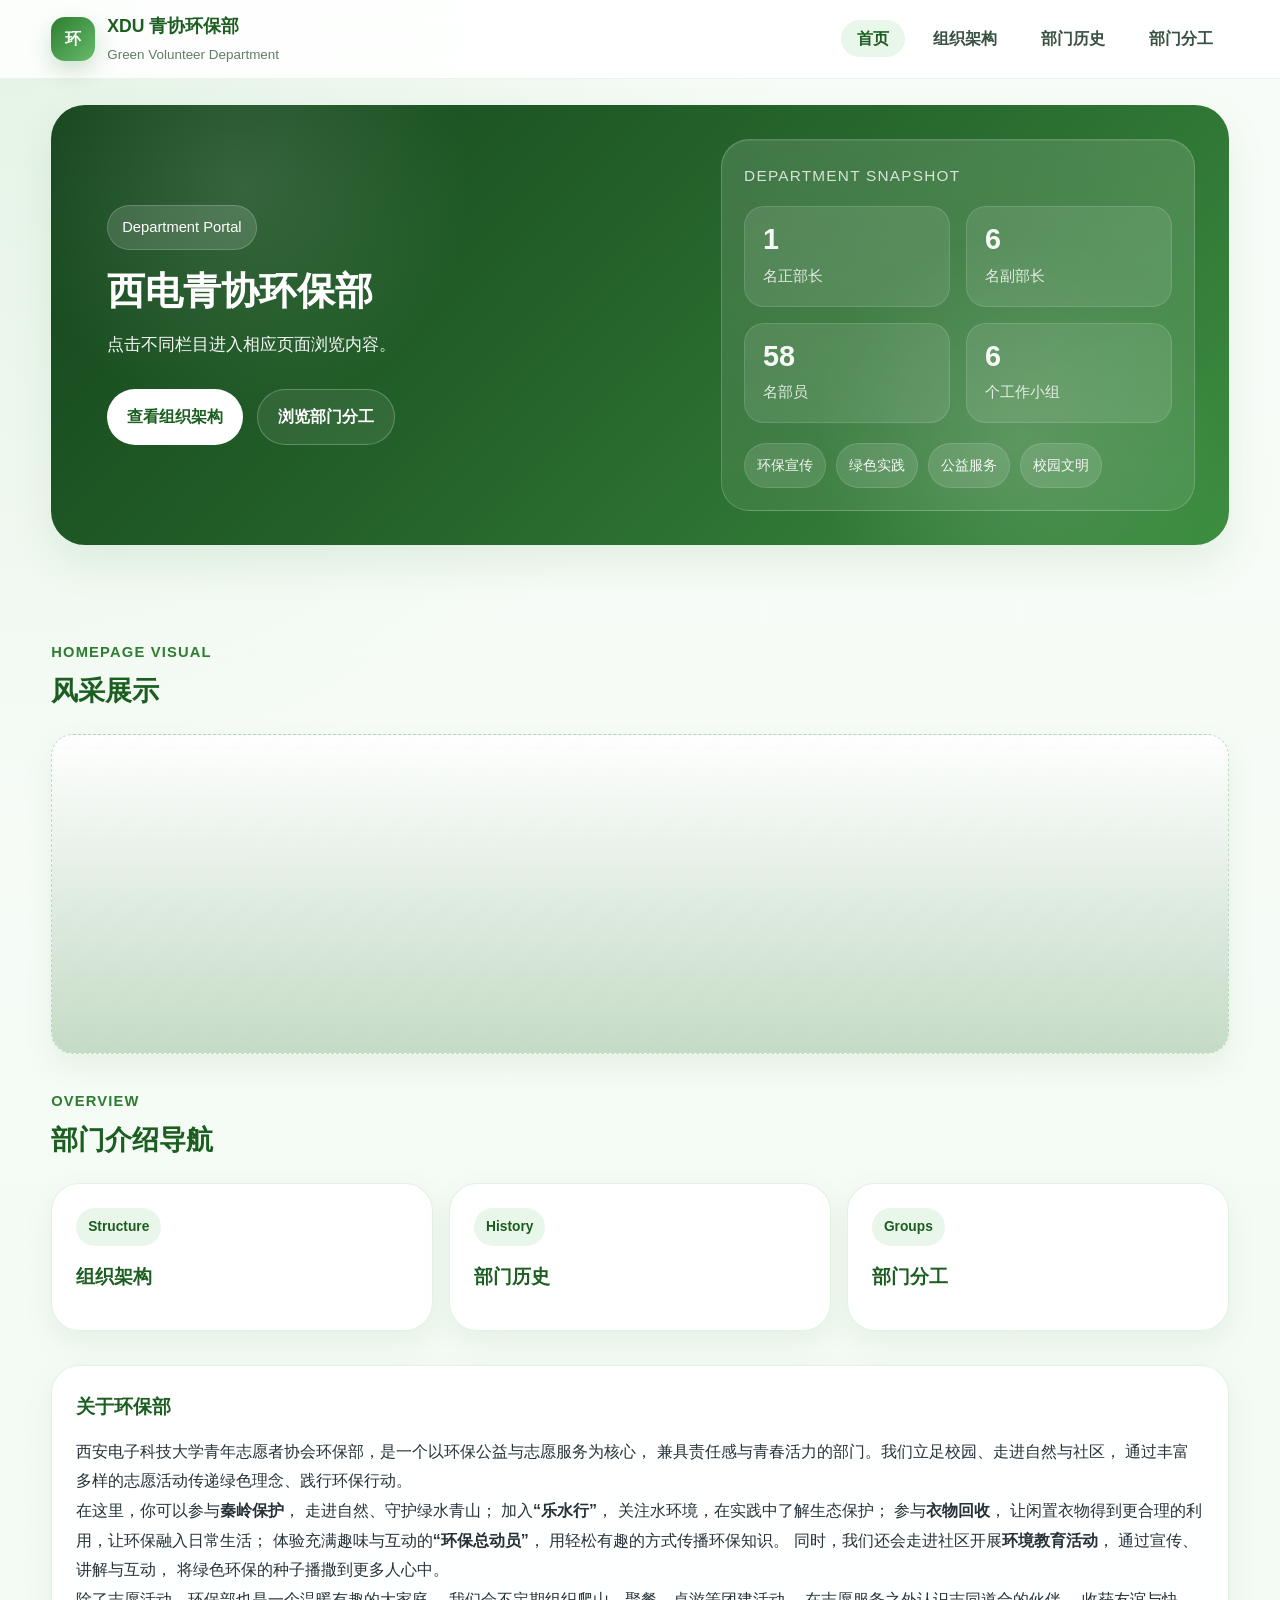
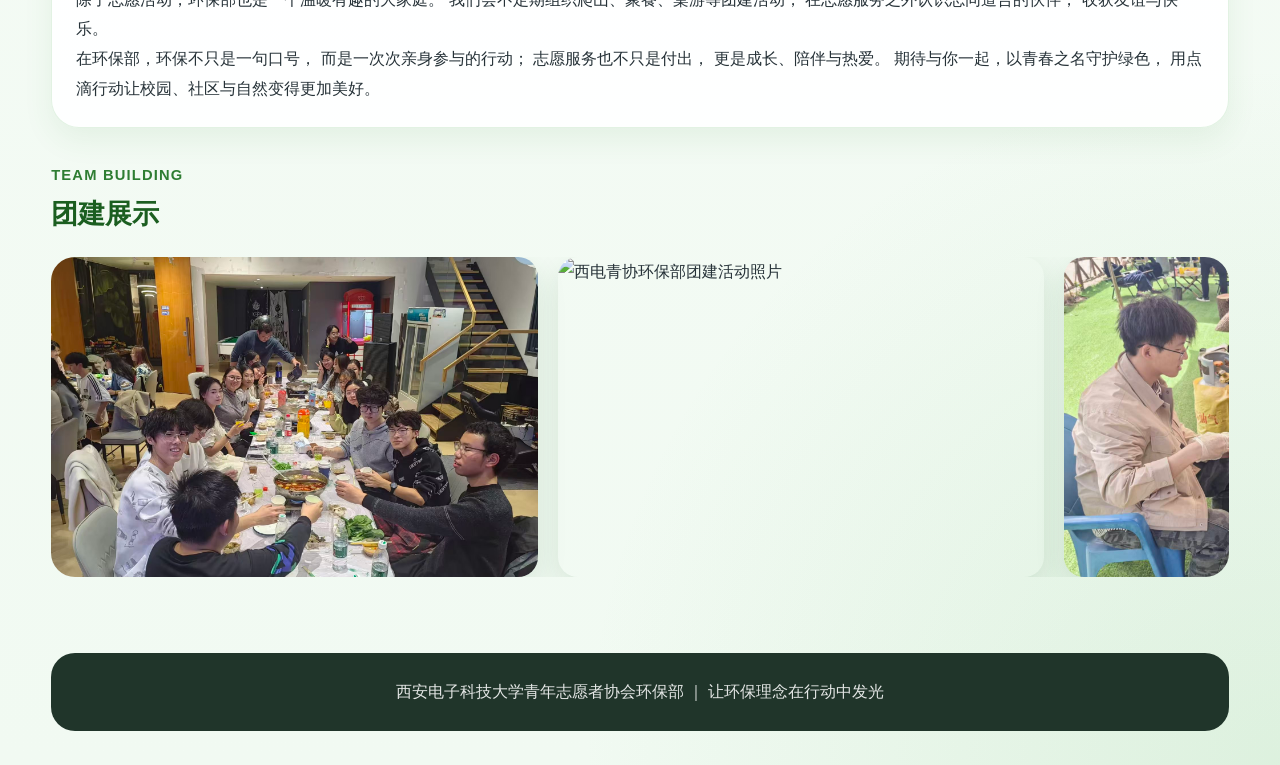
==== commit a2e94ab5: "Update index.html" ====
--- a/index.html
+++ b/index.html
@@ -7,10 +7,109 @@
 
     <title>西电青协环保部-首页</title>
 
+    <!-- 原来的全站样式 -->
     <link rel="stylesheet" href="styles.css" />
+
+    <!-- ==================================================
+         首页额外样式：团建照片自动流动
+    =================================================== -->
+    <style>
+
+        /* 团建展示最外层 */
+        .team-slider {
+            width: 100%;
+            overflow: hidden;
+            margin-top: 24px;
+            border-radius: 24px;
+        }
+
+
+        /* 照片移动轨道 */
+        .team-track {
+            display: flex;
+            width: max-content;
+
+            animation: team-scroll 28s linear infinite;
+        }
+
+
+        /* 每一组照片 */
+        .team-group {
+            display: flex;
+            gap: 20px;
+            padding-right: 20px;
+        }
+
+
+        /* 每一张团建照片 */
+        .team-group img {
+            width: clamp(320px, 38vw, 500px);
+            height: 320px;
+
+            object-fit: cover;
+
+            flex-shrink: 0;
+
+            border-radius: 20px;
+
+            box-shadow:
+                0 12px 30px
+                rgba(27, 94, 32, 0.12);
+        }
+
+
+        /* 鼠标放到照片区域时暂停 */
+        .team-slider:hover .team-track {
+            animation-play-state: paused;
+        }
+
+
+        /* 从右向左自动移动 */
+        @keyframes team-scroll {
+
+            from {
+                transform: translateX(0);
+            }
+
+            to {
+                transform: translateX(-50%);
+            }
+
+        }
+
+
+        /* 手机页面 */
+        @media (max-width: 768px) {
+
+            .team-group {
+                gap: 14px;
+                padding-right: 14px;
+            }
+
+            .team-group img {
+                width: 280px;
+                height: 210px;
+            }
+
+        }
+
+
+        /* 如果用户系统设置了“减少动态效果”，则停止动画 */
+        @media (prefers-reduced-motion: reduce) {
+
+            .team-track {
+                animation: none;
+            }
+
+        }
+
+    </style>
+
 </head>
 
+
 <body>
+
 
     <!-- ==================================================
          顶部导航栏
@@ -19,12 +118,15 @@
 
         <div class="nav-inner">
 
+
+            <!-- 左上角部门标识 -->
             <a class="brand" href="index.html">
 
                 <div class="brand-badge">
                     环
                 </div>
 
+
                 <div class="brand-text">
 
                     <span class="brand-title">
@@ -40,6 +142,8 @@
             </a>
 
 
+
+            <!-- 顶部导航 -->
             <ul class="nav-links">
 
                 <li>
@@ -68,6 +172,7 @@
 
             </ul>
 
+
         </div>
 
     </header>
@@ -80,7 +185,7 @@
     <section class="hero">
 
 
-        <!-- 左侧 -->
+        <!-- 左侧文字 -->
         <div class="hero-content">
 
             <span class="hero-tag">
@@ -98,6 +203,7 @@
             </p>
 
 
+            <!-- 两个按钮 -->
             <div class="hero-actions">
 
                 <a
@@ -107,6 +213,7 @@
                     查看组织架构
                 </a>
 
+
                 <a
                     class="button secondary"
                     href="division.html"
@@ -116,23 +223,28 @@
 
             </div>
 
+
         </div>
 
 
 
         <!-- ==================================================
-             右侧部门数据
+             右侧统计区域
         =================================================== -->
         <div class="hero-visual">
 
             <div class="hero-panel">
 
+
                 <div class="panel-title">
                     Department Snapshot
                 </div>
 
 
+
+                <!-- 四个统计卡片 -->
                 <div class="metric-grid">
+
 
                     <div class="metric-card">
 
@@ -147,6 +259,7 @@
                     </div>
 
 
+
                     <div class="metric-card">
 
                         <strong>
@@ -160,6 +273,7 @@
                     </div>
 
 
+
                     <div class="metric-card">
 
                         <strong>
@@ -173,6 +287,7 @@
                     </div>
 
 
+
                     <div class="metric-card">
 
                         <strong>
@@ -185,10 +300,12 @@
 
                     </div>
 
-                </div>
-
-
-                <!-- 与上方统计卡片保持距离 -->
+
+                </div>
+
+
+
+                <!-- 关键词 -->
                 <div
                     class="tag-cloud"
                     style="margin-top: 20px;"
@@ -212,9 +329,11 @@
 
                 </div>
 
+
             </div>
 
         </div>
+
 
     </section>
 
@@ -232,6 +351,7 @@
         =================================================== -->
         <section class="section">
 
+
             <div class="section-header">
 
                 <div class="section-eyebrow">
@@ -245,15 +365,16 @@
             </div>
 
 
+
             <!--
                 风采展示图片
 
-                以后上传风采图片后，
-                可以把图片放在：
+                当前图片路径：
 
                 images/index-main.jpg
             -->
             <div class="image-slot large">
+
 
                 <img
                     src="images/index-main.jpg"
@@ -270,10 +391,14 @@
                     "
                 >
 
+
+                <!-- 图片不存在时保留空白区域 -->
                 <div class="image-slot-overlay">
                 </div>
 
-            </div>
+
+            </div>
+
 
         </section>
 
@@ -284,6 +409,7 @@
         =================================================== -->
         <section class="section">
 
+
             <div class="section-header">
 
                 <div class="section-eyebrow">
@@ -297,7 +423,10 @@
             </div>
 
 
+
+            <!-- 三个导航卡片 -->
             <div class="link-grid">
+
 
 
                 <!-- 组织架构 -->
@@ -355,6 +484,7 @@
 
             </div>
 
+
         </section>
 
 
@@ -364,7 +494,9 @@
         =================================================== -->
         <section class="section">
 
+
             <article class="card">
+
 
                 <h3>
                     关于环保部
@@ -384,8 +516,7 @@
                     加入<strong>“乐水行”</strong>，
                     关注水环境，在实践中了解生态保护；
                     参与<strong>衣物回收</strong>，
-                    让闲置衣物得到更合理的利用，
-                    让环保融入日常生活；
+                    让闲置衣物得到更合理的利用，让环保融入日常生活；
                     体验充满趣味与互动的<strong>“环保总动员”</strong>，
                     用轻松有趣的方式传播环保知识。
                     同时，我们还会走进社区开展<strong>环境教育活动</strong>，
@@ -411,7 +542,9 @@
                     用点滴行动让校园、社区与自然变得更加美好。
                 </p>
 
+
             </article>
+
 
         </section>
 
@@ -422,6 +555,7 @@
         =================================================== -->
         <section class="section">
 
+
             <div class="section-header">
 
                 <div class="section-eyebrow">
@@ -435,34 +569,88 @@
             </div>
 
 
+
             <!-- ==================================================
-                 团建照片
-
-                 这里直接使用你刚刚上传到 GitHub 的图片：
-
-                 images/5e5d1c8365b9e929eac57babcc81a487.jpg
+                 三张团建照片自动流动
             =================================================== -->
-            <div class="image-slot large">
-
-                <img
-                    src="images/5e5d1c8365b9e929eac57babcc81a487.jpg"
-                    alt="西电青协环保部团建展示"
-                    style="
-                        width: 100%;
-                        height: 100%;
-                        object-fit: cover;
-                        display: block;
-                    "
-                    onerror="
-                        this.style.display='none';
-                        this.nextElementSibling.style.display='flex';
-                    "
-                >
-
-                <div class="image-slot-overlay">
-                </div>
-
-            </div>
+            <div class="team-slider">
+
+
+                <div class="team-track">
+
+
+
+                    <!-- ==========================================
+                         第一组照片
+                    =========================================== -->
+                    <div class="team-group">
+
+
+                        <!-- 第一张 -->
+                        <img
+                            src="images/team-building/31fca48a9e14d49c37b028f7e38aef6c.jpg"
+                            alt="西电青协环保部团建活动照片"
+                        >
+
+
+                        <!-- 第二张 -->
+                        <img
+                            src="images/team-building/5e5d1c8365b9e929eac57babcc81a487.jpg"
+                            alt="西电青协环保部团建活动照片"
+                        >
+
+
+                        <!-- 第三张 -->
+                        <img
+                            src="images/team-building/913c1046c208ae21b3522c7a2338ab3c.jpg"
+                            alt="西电青协环保部团建活动照片"
+                        >
+
+
+                    </div>
+
+
+
+                    <!-- ==========================================
+                         第二组照片
+                         和第一组完全相同
+                         用于实现无缝循环
+                    =========================================== -->
+                    <div
+                        class="team-group"
+                        aria-hidden="true"
+                    >
+
+
+                        <!-- 第一张复制 -->
+                        <img
+                            src="images/team-building/31fca48a9e14d49c37b028f7e38aef6c.jpg"
+                            alt=""
+                        >
+
+
+                        <!-- 第二张复制 -->
+                        <img
+                            src="images/team-building/5e5d1c8365b9e929eac57babcc81a487.jpg"
+                            alt=""
+                        >
+
+
+                        <!-- 第三张复制 -->
+                        <img
+                            src="images/team-building/913c1046c208ae21b3522c7a2338ab3c.jpg"
+                            alt=""
+                        >
+
+
+                    </div>
+
+
+                </div>
+
+
+            </div>
+
 
         </section>
 
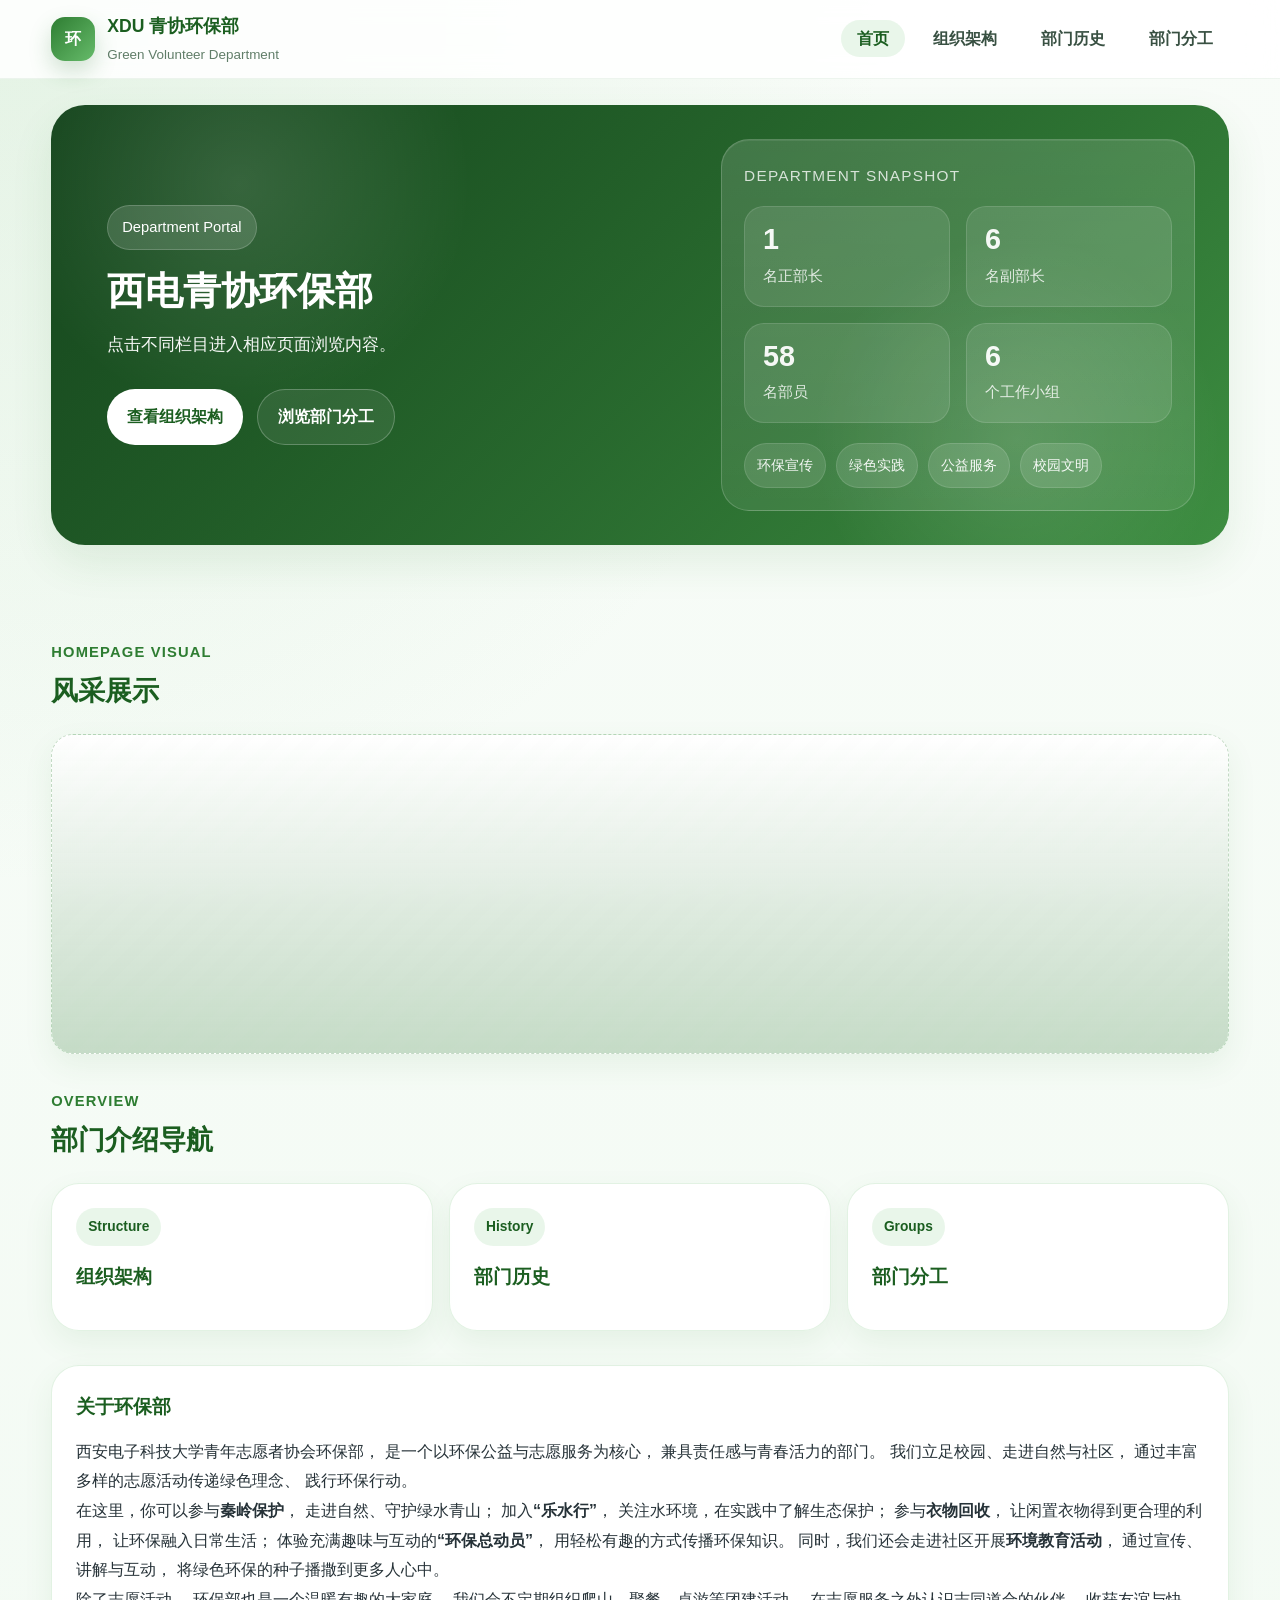
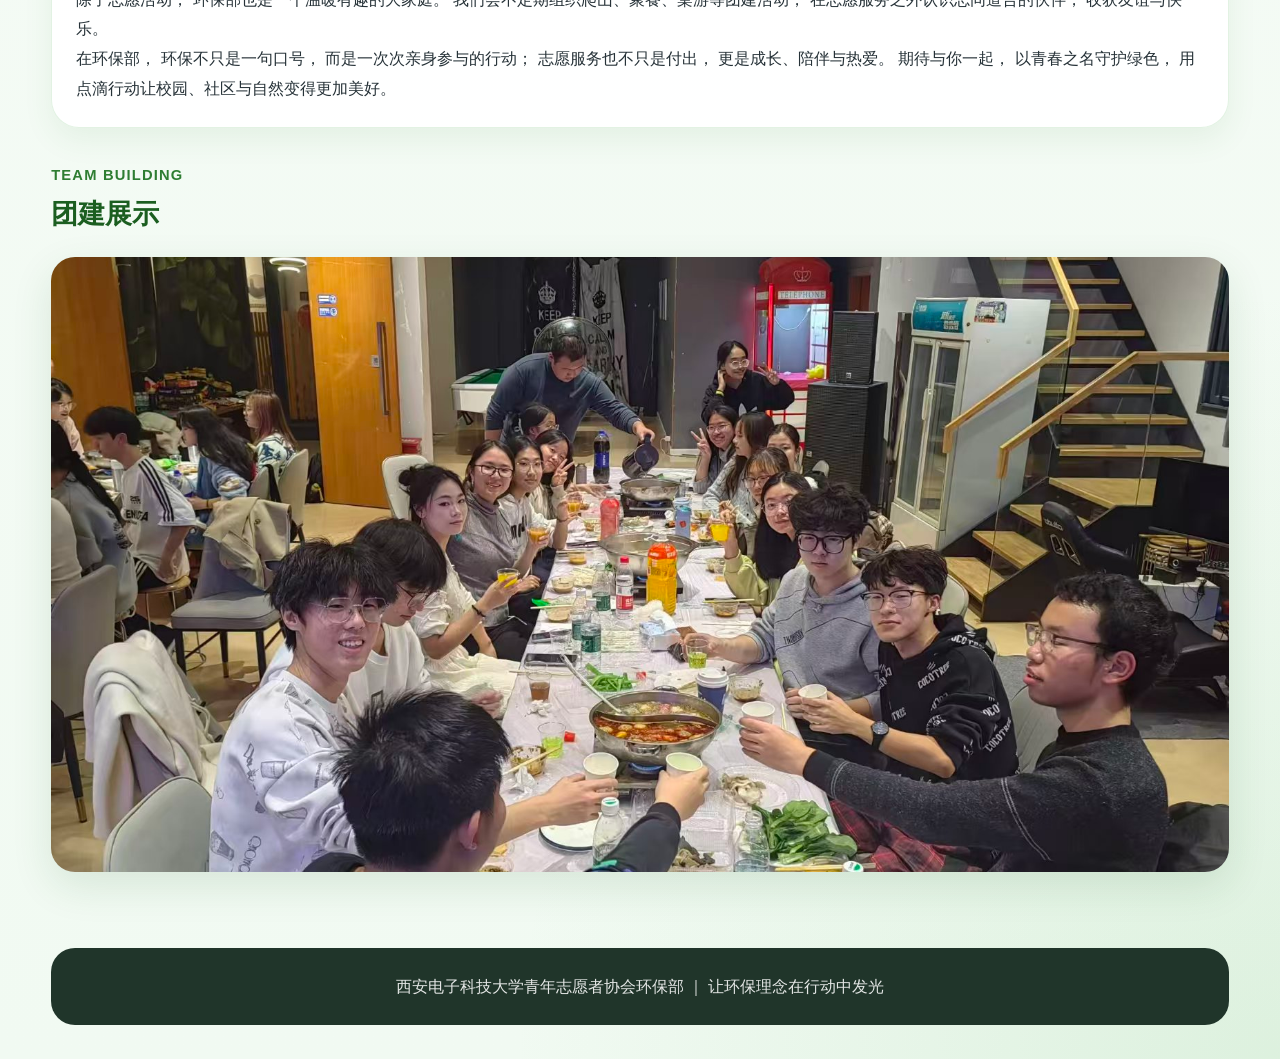
==== commit b12ae6b5: "Update index.html" ====
--- a/index.html
+++ b/index.html
@@ -3,102 +3,129 @@
 
 <head>
     <meta charset="UTF-8" />
-    <meta name="viewport" content="width=device-width, initial-scale=1.0" />
+
+    <meta
+        name="viewport"
+        content="width=device-width, initial-scale=1.0"
+    />
 
     <title>西电青协环保部-首页</title>
 
-    <!-- 原来的全站样式 -->
+    <!-- 网站原来的 CSS -->
     <link rel="stylesheet" href="styles.css" />
 
+
     <!-- ==================================================
-         首页额外样式：团建照片自动流动
+         首页额外样式
+         主要用于“团建展示”单张图片轮播
     =================================================== -->
     <style>
 
-        /* 团建展示最外层 */
+        /* ================================================
+           团建轮播最外层
+        ================================================= */
         .team-slider {
+            position: relative;
+
             width: 100%;
+
+            /*
+                图片展示区域高度
+
+                clamp 的意思：
+                最小 300px
+                根据屏幕自动变化
+                最大 620px
+            */
+            height: clamp(300px, 48vw, 620px);
+
             overflow: hidden;
+
+            border-radius: 24px;
+
             margin-top: 24px;
-            border-radius: 24px;
-        }
-
-
-        /* 照片移动轨道 */
-        .team-track {
-            display: flex;
-            width: max-content;
-
-            animation: team-scroll 28s linear infinite;
-        }
-
-
-        /* 每一组照片 */
-        .team-group {
-            display: flex;
-            gap: 20px;
-            padding-right: 20px;
-        }
-
-
-        /* 每一张团建照片 */
-        .team-group img {
-            width: clamp(320px, 38vw, 500px);
-            height: 320px;
-
-            object-fit: cover;
-
-            flex-shrink: 0;
-
-            border-radius: 20px;
+
+            background: #eaf4ec;
 
             box-shadow:
-                0 12px 30px
+                0 14px 40px
                 rgba(27, 94, 32, 0.12);
         }
 
 
-        /* 鼠标放到照片区域时暂停 */
-        .team-slider:hover .team-track {
-            animation-play-state: paused;
+        /* ================================================
+           每一张团建照片
+        ================================================= */
+        .team-slide {
+            position: absolute;
+
+            top: 0;
+            left: 0;
+
+            width: 100%;
+            height: 100%;
+
+            object-fit: cover;
+
+            /*
+                默认全部隐藏
+            */
+            opacity: 0;
+
+            /*
+                稍微放大一点，
+                切换时会有轻微的缩放效果
+            */
+            transform: scale(1.025);
+
+            /*
+                丝滑过渡
+            */
+            transition:
+                opacity 1.2s ease-in-out,
+                transform 1.8s ease-in-out;
         }
 
 
-        /* 从右向左自动移动 */
-        @keyframes team-scroll {
-
-            from {
-                transform: translateX(0);
+        /* ================================================
+           当前正在显示的图片
+        ================================================= */
+        .team-slide.active {
+            opacity: 1;
+
+            transform: scale(1);
+
+            z-index: 2;
+        }
+
+
+        /* ================================================
+           手机适配
+        ================================================= */
+        @media (max-width: 768px) {
+
+            .team-slider {
+                height: 280px;
+
+                border-radius: 18px;
             }
 
-            to {
-                transform: translateX(-50%);
+        }
+
+
+        /*
+            如果用户系统开启了“减少动画”
+            就取消缩放动画
+        */
+        @media (prefers-reduced-motion: reduce) {
+
+            .team-slide {
+                transition: opacity 0.4s linear;
+                transform: none;
             }
 
-        }
-
-
-        /* 手机页面 */
-        @media (max-width: 768px) {
-
-            .team-group {
-                gap: 14px;
-                padding-right: 14px;
-            }
-
-            .team-group img {
-                width: 280px;
-                height: 210px;
-            }
-
-        }
-
-
-        /* 如果用户系统设置了“减少动态效果”，则停止动画 */
-        @media (prefers-reduced-motion: reduce) {
-
-            .team-track {
-                animation: none;
+            .team-slide.active {
+                transform: none;
             }
 
         }
@@ -120,7 +147,10 @@
 
 
             <!-- 左上角部门标识 -->
-            <a class="brand" href="index.html">
+            <a
+                class="brand"
+                href="index.html"
+            >
 
                 <div class="brand-badge">
                     环
@@ -147,10 +177,14 @@
             <ul class="nav-links">
 
                 <li>
-                    <a href="index.html" class="active">
+                    <a
+                        href="index.html"
+                        class="active"
+                    >
                         首页
                     </a>
                 </li>
+
 
                 <li>
                     <a href="organization.html">
@@ -158,12 +192,14 @@
                     </a>
                 </li>
 
+
                 <li>
                     <a href="history.html">
                         部门历史
                     </a>
                 </li>
 
+
                 <li>
                     <a href="division.html">
                         部门分工
@@ -203,7 +239,7 @@
             </p>
 
 
-            <!-- 两个按钮 -->
+            <!-- 按钮 -->
             <div class="hero-actions">
 
                 <a
@@ -222,7 +258,6 @@
                 </a>
 
             </div>
-
 
         </div>
 
@@ -305,7 +340,7 @@
 
 
 
-                <!-- 关键词 -->
+                <!-- 部门关键词 -->
                 <div
                     class="tag-cloud"
                     style="margin-top: 20px;"
@@ -369,7 +404,7 @@
             <!--
                 风采展示图片
 
-                当前图片路径：
+                图片路径：
 
                 images/index-main.jpg
             -->
@@ -379,12 +414,14 @@
                 <img
                     src="images/index-main.jpg"
                     alt="西电青协环保部风采展示"
+
                     style="
                         width: 100%;
                         height: 100%;
                         object-fit: cover;
                         display: block;
                     "
+
                     onerror="
                         this.style.display='none';
                         this.nextElementSibling.style.display='flex';
@@ -392,7 +429,6 @@
                 >
 
 
-                <!-- 图片不存在时保留空白区域 -->
                 <div class="image-slot-overlay">
                 </div>
 
@@ -424,9 +460,7 @@
 
 
 
-            <!-- 三个导航卡片 -->
             <div class="link-grid">
-
 
 
                 <!-- 组织架构 -->
@@ -504,9 +538,12 @@
 
 
                 <p>
-                    西安电子科技大学青年志愿者协会环保部，是一个以环保公益与志愿服务为核心，
-                    兼具责任感与青春活力的部门。我们立足校园、走进自然与社区，
-                    通过丰富多样的志愿活动传递绿色理念、践行环保行动。
+                    西安电子科技大学青年志愿者协会环保部，
+                    是一个以环保公益与志愿服务为核心，
+                    兼具责任感与青春活力的部门。
+                    我们立足校园、走进自然与社区，
+                    通过丰富多样的志愿活动传递绿色理念、
+                    践行环保行动。
                 </p>
 
 
@@ -516,7 +553,8 @@
                     加入<strong>“乐水行”</strong>，
                     关注水环境，在实践中了解生态保护；
                     参与<strong>衣物回收</strong>，
-                    让闲置衣物得到更合理的利用，让环保融入日常生活；
+                    让闲置衣物得到更合理的利用，
+                    让环保融入日常生活；
                     体验充满趣味与互动的<strong>“环保总动员”</strong>，
                     用轻松有趣的方式传播环保知识。
                     同时，我们还会走进社区开展<strong>环境教育活动</strong>，
@@ -526,7 +564,8 @@
 
 
                 <p>
-                    除了志愿活动，环保部也是一个温暖有趣的大家庭。
+                    除了志愿活动，
+                    环保部也是一个温暖有趣的大家庭。
                     我们会不定期组织爬山、聚餐、桌游等团建活动，
                     在志愿服务之外认识志同道合的伙伴，
                     收获友谊与快乐。
@@ -534,11 +573,13 @@
 
 
                 <p>
-                    在环保部，环保不只是一句口号，
+                    在环保部，
+                    环保不只是一句口号，
                     而是一次次亲身参与的行动；
                     志愿服务也不只是付出，
                     更是成长、陪伴与热爱。
-                    期待与你一起，以青春之名守护绿色，
+                    期待与你一起，
+                    以青春之名守护绿色，
                     用点滴行动让校园、社区与自然变得更加美好。
                 </p>
 
@@ -552,6 +593,7 @@
 
         <!-- ==================================================
              团建展示
+             一次只显示一张
         =================================================== -->
         <section class="section">
 
@@ -571,82 +613,44 @@
 
 
             <!-- ==================================================
-                 三张团建照片自动流动
+                 团建照片轮播区域
             =================================================== -->
-            <div class="team-slider">
-
-
-                <div class="team-track">
-
-
-
-                    <!-- ==========================================
-                         第一组照片
-                    =========================================== -->
-                    <div class="team-group">
-
-
-                        <!-- 第一张 -->
-                        <img
-                            src="images/team-building/31fca48a9e14d49c37b028f7e38aef6c.jpg"
-                            alt="西电青协环保部团建活动照片"
-                        >
-
-
-                        <!-- 第二张 -->
-                        <img
-                            src="images/team-building/5e5d1c8365b9e929eac57babcc81a487.jpg"
-                            alt="西电青协环保部团建活动照片"
-                        >
-
-
-                        <!-- 第三张 -->
-                        <img
-                            src="images/team-building/913c1046c208ae21b3522c7a2338ab3c.jpg"
-                            alt="西电青协环保部团建活动照片"
-                        >
-
-
-                    </div>
-
-
-
-                    <!-- ==========================================
-                         第二组照片
-                         和第一组完全相同
-                         用于实现无缝循环
-                    =========================================== -->
-                    <div
-                        class="team-group"
-                        aria-hidden="true"
-                    >
-
-
-                        <!-- 第一张复制 -->
-                        <img
-                            src="images/team-building/31fca48a9e14d49c37b028f7e38aef6c.jpg"
-                            alt=""
-                        >
-
-
-                        <!-- 第二张复制 -->
-                        <img
-                            src="images/team-building/5e5d1c8365b9e929eac57babcc81a487.jpg"
-                            alt=""
-                        >
-
-
-                        <!-- 第三张复制 -->
-                        <img
-                            src="images/team-building/913c1046c208ae21b3522c7a2338ab3c.jpg"
-                            alt=""
-                        >
-
-
-                    </div>
-
-
-                </div>
+            <div
+                class="team-slider"
+                id="teamSlider"
+            >
+
+
+                <!-- 第一张照片 -->
+                <img
+                    class="team-slide active"
+
+                    src="images/team-building/31fca48a9e14d49c37b028f7e38aef6c.jpg"
+
+                    alt="西电青协环保部团建活动照片"
+                >
+
+
+
+                <!-- 第二张照片 -->
+                <img
+                    class="team-slide"
+
+                    src="images/team-building/5e5d1c8365b9e929eac57babcc81a487.jpg"
+
+                    alt="西电青协环保部团建活动照片"
+                >
+
+
+
+                <!-- 第三张照片 -->
+                <img
+                    class="team-slide"
+
+                    src="images/team-building/913c1046c208ae21b3522c7a2338ab3c.jpg"
+
+                    alt="西电青协环保部团建活动照片"
+                >
 
 
             </div>
@@ -671,6 +675,77 @@
     </footer>
 
 
+
+    <!-- ==================================================
+         团建照片轮播 JavaScript
+    =================================================== -->
+    <script>
+
+        /*
+            找到所有团建照片
+        */
+        const teamSlides =
+            document.querySelectorAll(".team-slide");
+
+
+        /*
+            当前显示的是第几张
+
+            0 = 第一张
+            1 = 第二张
+            2 = 第三张
+        */
+        let currentTeamSlide = 0;
+
+
+        /*
+            切换图片函数
+        */
+        function showNextTeamSlide() {
+
+            /*
+                先取消当前图片的 active
+            */
+            teamSlides[currentTeamSlide]
+                .classList.remove("active");
+
+
+            /*
+                切换到下一张
+
+                % teamSlides.length
+
+                可以实现：
+
+                0 → 1
+                1 → 2
+                2 → 0
+            */
+            currentTeamSlide =
+                (currentTeamSlide + 1)
+                % teamSlides.length;
+
+
+            /*
+                给下一张图片增加 active
+            */
+            teamSlides[currentTeamSlide]
+                .classList.add("active");
+
+        }
+
+
+        /*
+            每隔 5 秒自动切换一次
+        */
+        setInterval(
+            showNextTeamSlide,
+            5000
+        );
+
+    </script>
+
+
 </body>
 
 </html>
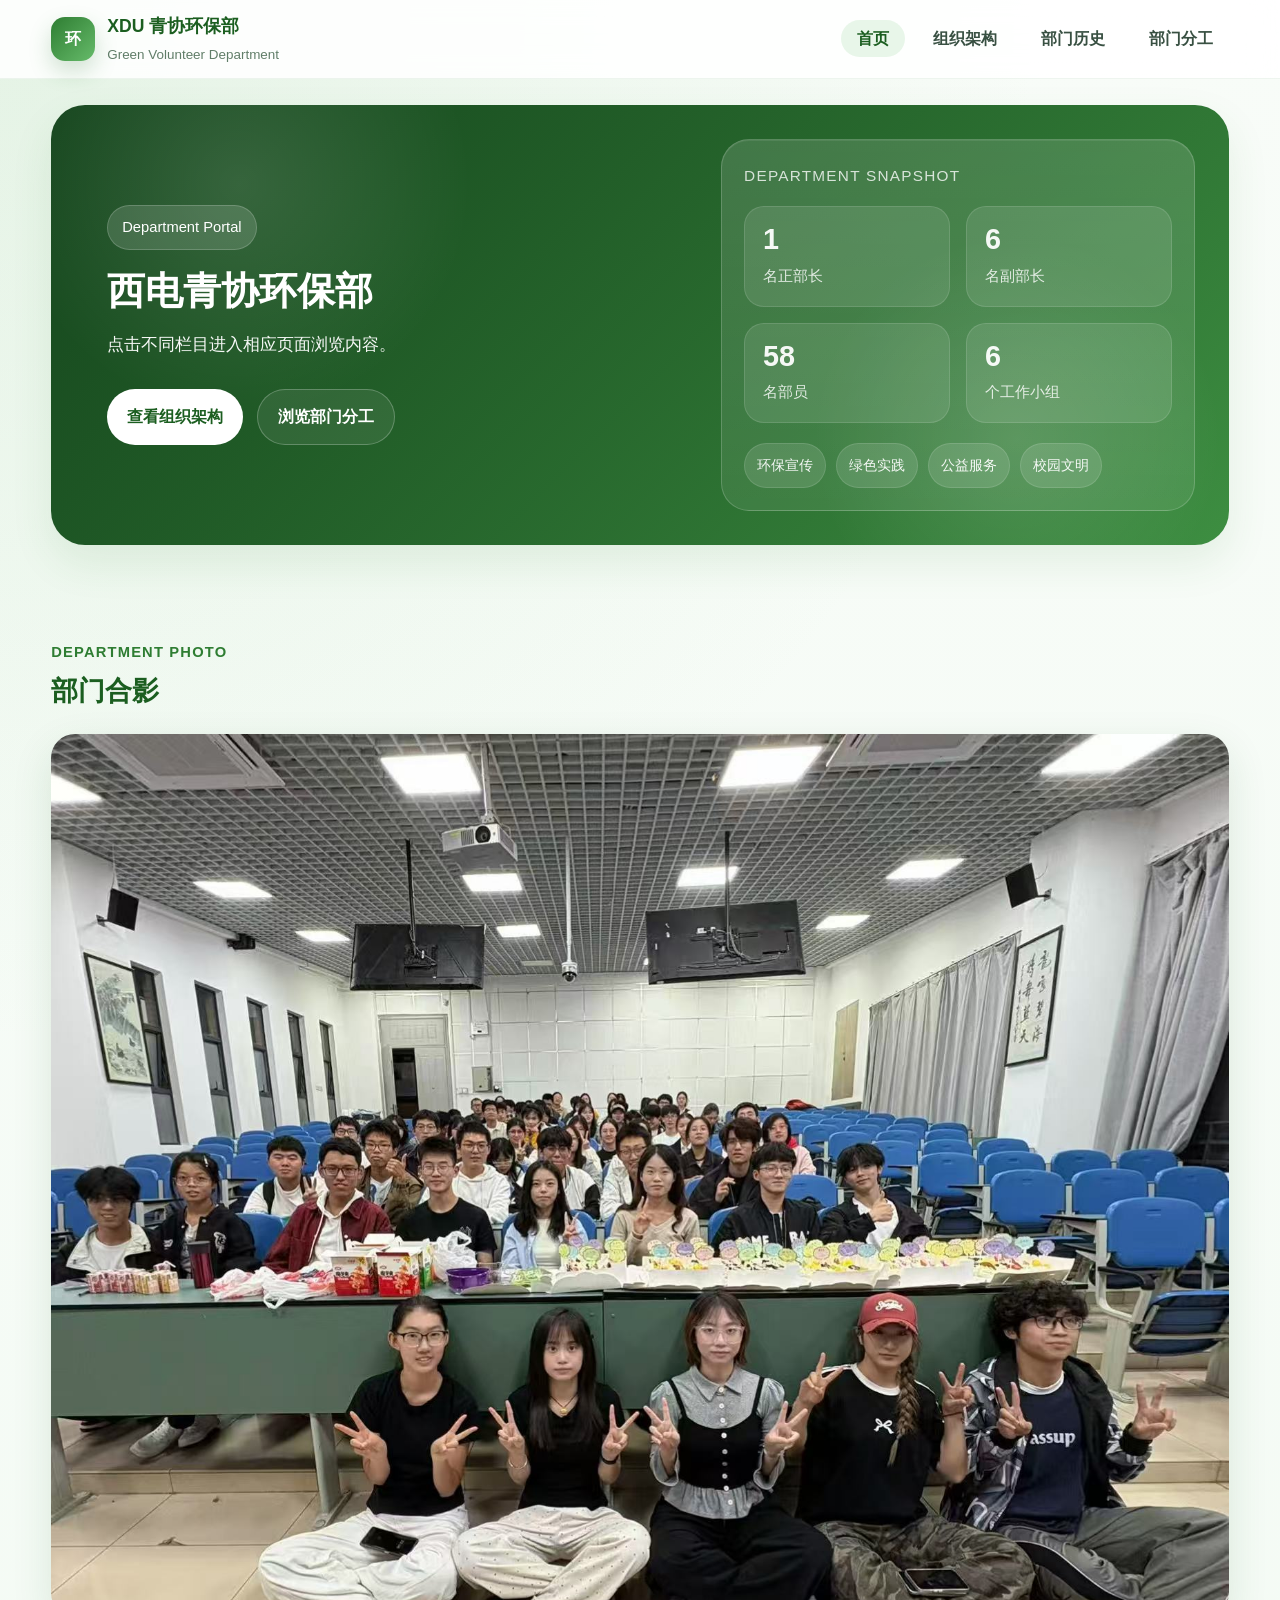
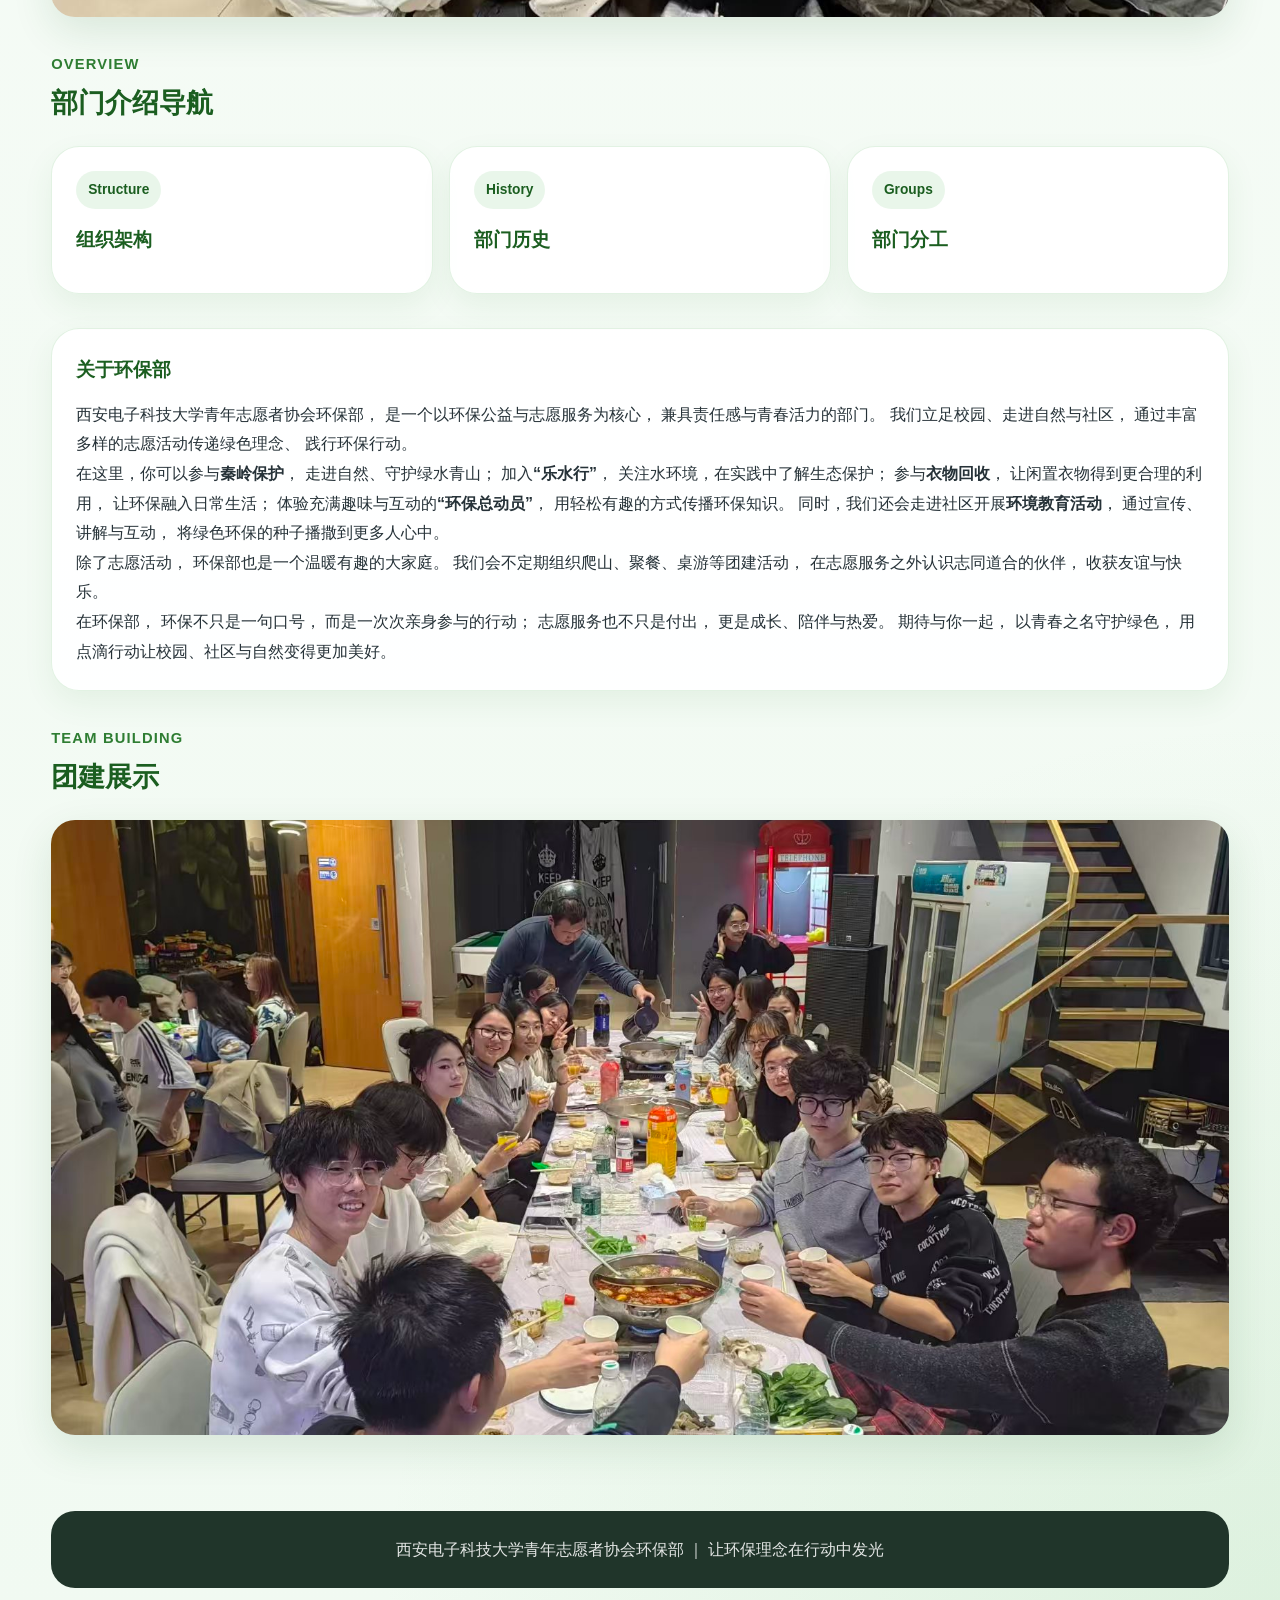
==== commit a13e2ced: "Update index.html" ====
--- a/index.html
+++ b/index.html
@@ -11,41 +11,28 @@
 
     <title>西电青协环保部-首页</title>
 
-    <!-- 网站原来的 CSS -->
+    <!-- 网站原有样式 -->
     <link rel="stylesheet" href="styles.css" />
 
 
     <!-- ==================================================
          首页额外样式
-         主要用于“团建展示”单张图片轮播
     =================================================== -->
     <style>
 
-        /* ================================================
-           团建轮播最外层
-        ================================================= */
-        .team-slider {
-            position: relative;
-
+        /* ==================================================
+           部门合影
+        =================================================== */
+
+        .group-photo-frame {
             width: 100%;
-
-            /*
-                图片展示区域高度
-
-                clamp 的意思：
-                最小 300px
-                根据屏幕自动变化
-                最大 620px
-            */
-            height: clamp(300px, 48vw, 620px);
+            margin-top: 24px;
 
             overflow: hidden;
 
             border-radius: 24px;
 
-            margin-top: 24px;
-
-            background: #eaf4ec;
+            background: #eef7ef;
 
             box-shadow:
                 0 14px 40px
@@ -53,9 +40,43 @@
         }
 
 
-        /* ================================================
-           每一张团建照片
-        ================================================= */
+        .group-photo-frame img {
+            width: 100%;
+            height: auto;
+
+            display: block;
+
+            object-fit: contain;
+        }
+
+
+
+        /* ==================================================
+           团建照片轮播
+        =================================================== */
+
+        .team-slider {
+            position: relative;
+
+            width: 100%;
+
+            height: clamp(300px, 48vw, 620px);
+
+            overflow: hidden;
+
+            margin-top: 24px;
+
+            border-radius: 24px;
+
+            background: #eaf4ec;
+
+            box-shadow:
+                0 14px 40px
+                rgba(27, 94, 32, 0.12);
+        }
+
+
+        /* 每一张团建照片 */
         .team-slide {
             position: absolute;
 
@@ -67,29 +88,17 @@
 
             object-fit: cover;
 
-            /*
-                默认全部隐藏
-            */
             opacity: 0;
 
-            /*
-                稍微放大一点，
-                切换时会有轻微的缩放效果
-            */
             transform: scale(1.025);
 
-            /*
-                丝滑过渡
-            */
             transition:
                 opacity 1.2s ease-in-out,
                 transform 1.8s ease-in-out;
         }
 
 
-        /* ================================================
-           当前正在显示的图片
-        ================================================= */
+        /* 当前显示的照片 */
         .team-slide.active {
             opacity: 1;
 
@@ -99,10 +108,13 @@
         }
 
 
-        /* ================================================
-           手机适配
-        ================================================= */
+
+        /* 手机适配 */
         @media (max-width: 768px) {
+
+            .group-photo-frame {
+                border-radius: 18px;
+            }
 
             .team-slider {
                 height: 280px;
@@ -113,14 +125,13 @@
         }
 
 
-        /*
-            如果用户系统开启了“减少动画”
-            就取消缩放动画
-        */
+
+        /* 减少动态效果 */
         @media (prefers-reduced-motion: reduce) {
 
             .team-slide {
                 transition: opacity 0.4s linear;
+
                 transform: none;
             }
 
@@ -239,7 +250,7 @@
             </p>
 
 
-            <!-- 按钮 -->
+            <!-- 按钮区域 -->
             <div class="hero-actions">
 
                 <a
@@ -264,7 +275,7 @@
 
 
         <!-- ==================================================
-             右侧统计区域
+             右侧数据统计
         =================================================== -->
         <div class="hero-visual">
 
@@ -382,7 +393,7 @@
 
 
         <!-- ==================================================
-             风采展示
+             部门合影
         =================================================== -->
         <section class="section">
 
@@ -390,48 +401,32 @@
             <div class="section-header">
 
                 <div class="section-eyebrow">
-                    Homepage Visual
+                    Department Photo
                 </div>
 
+
                 <h2 class="section-title">
-                    风采展示
+                    部门合影
                 </h2>
 
             </div>
 
 
 
-            <!--
-                风采展示图片
-
-                图片路径：
-
-                images/index-main.jpg
-            -->
-            <div class="image-slot large">
-
+            <!-- ==================================================
+                 部门合影照片
+
+                 图片位置：
+
+                 images/groupphoto/
+                 be8558eea5705bf523815c05ec62e85f.jpg
+            =================================================== -->
+            <div class="group-photo-frame">
 
                 <img
-                    src="images/index-main.jpg"
-                    alt="西电青协环保部风采展示"
-
-                    style="
-                        width: 100%;
-                        height: 100%;
-                        object-fit: cover;
-                        display: block;
-                    "
-
-                    onerror="
-                        this.style.display='none';
-                        this.nextElementSibling.style.display='flex';
-                    "
-                >
-
-
-                <div class="image-slot-overlay">
-                </div>
-
+                    src="images/groupphoto/be8558eea5705bf523815c05ec62e85f.jpg"
+                    alt="西电青协环保部部门合影"
+                >
 
             </div>
 
@@ -451,6 +446,7 @@
                 <div class="section-eyebrow">
                     Overview
                 </div>
+
 
                 <h2 class="section-title">
                     部门介绍导航
@@ -593,7 +589,6 @@
 
         <!-- ==================================================
              团建展示
-             一次只显示一张
         =================================================== -->
         <section class="section">
 
@@ -604,6 +599,7 @@
                     Team Building
                 </div>
 
+
                 <h2 class="section-title">
                     团建展示
                 </h2>
@@ -613,7 +609,7 @@
 
 
             <!-- ==================================================
-                 团建照片轮播区域
+                 一次显示一张团建照片
             =================================================== -->
             <div
                 class="team-slider"
@@ -621,7 +617,7 @@
             >
 
 
-                <!-- 第一张照片 -->
+                <!-- 第一张 -->
                 <img
                     class="team-slide active"
 
@@ -632,7 +628,7 @@
 
 
 
-                <!-- 第二张照片 -->
+                <!-- 第二张 -->
                 <img
                     class="team-slide"
 
@@ -643,7 +639,7 @@
 
 
 
-                <!-- 第三张照片 -->
+                <!-- 第三张 -->
                 <img
                     class="team-slide"
 
@@ -677,49 +673,42 @@
 
 
     <!-- ==================================================
-         团建照片轮播 JavaScript
+         团建照片自动轮播
     =================================================== -->
     <script>
 
         /*
-            找到所有团建照片
+            获取所有团建照片
         */
         const teamSlides =
             document.querySelectorAll(".team-slide");
 
 
         /*
-            当前显示的是第几张
-
-            0 = 第一张
-            1 = 第二张
-            2 = 第三张
+            当前正在显示的图片
         */
         let currentTeamSlide = 0;
 
 
+
         /*
-            切换图片函数
+            切换到下一张
         */
         function showNextTeamSlide() {
 
             /*
-                先取消当前图片的 active
+                当前照片淡出
             */
             teamSlides[currentTeamSlide]
                 .classList.remove("active");
 
 
             /*
-                切换到下一张
-
-                % teamSlides.length
-
-                可以实现：
-
-                0 → 1
-                1 → 2
-                2 → 0
+                计算下一张
+
+                第一张 → 第二张
+                第二张 → 第三张
+                第三张 → 第一张
             */
             currentTeamSlide =
                 (currentTeamSlide + 1)
@@ -727,7 +716,7 @@
 
 
             /*
-                给下一张图片增加 active
+                下一张淡入
             */
             teamSlides[currentTeamSlide]
                 .classList.add("active");
@@ -735,8 +724,9 @@
         }
 
 
+
         /*
-            每隔 5 秒自动切换一次
+            每 5 秒切换一次
         */
         setInterval(
             showNextTeamSlide,
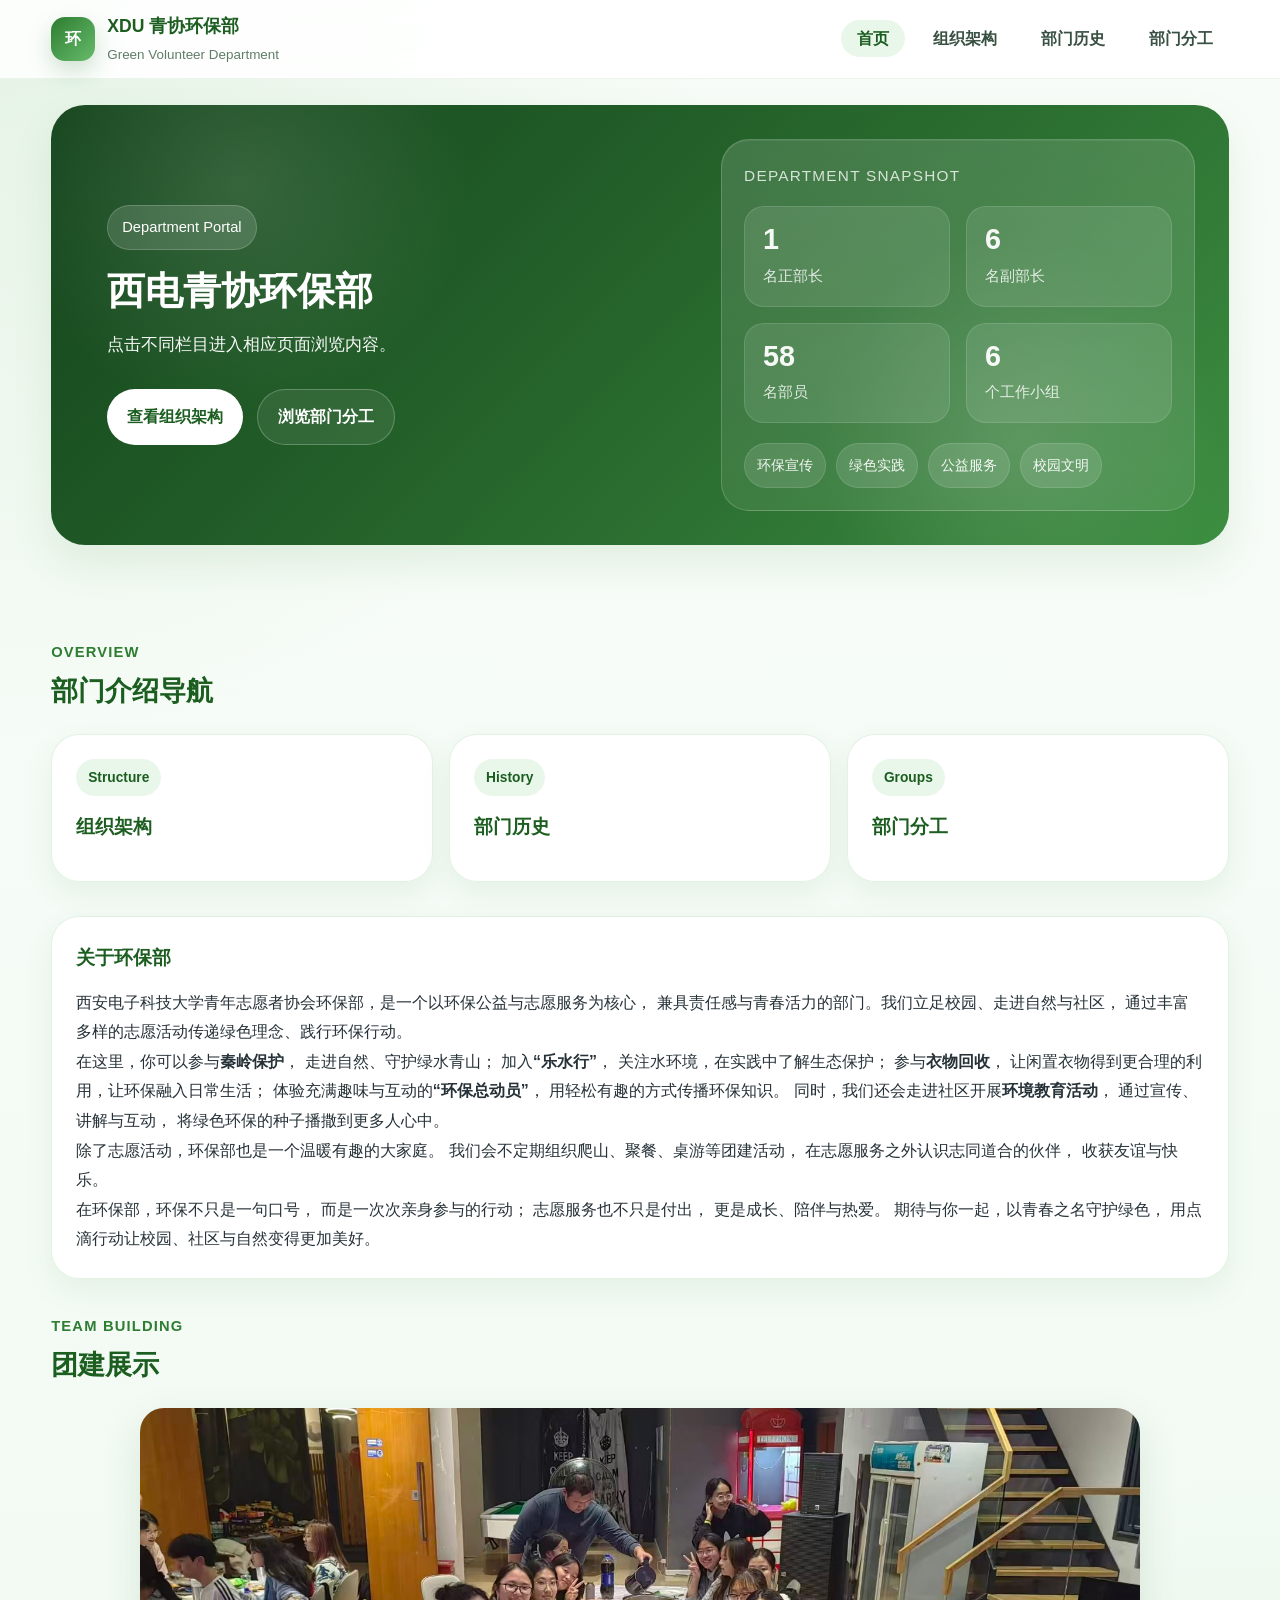
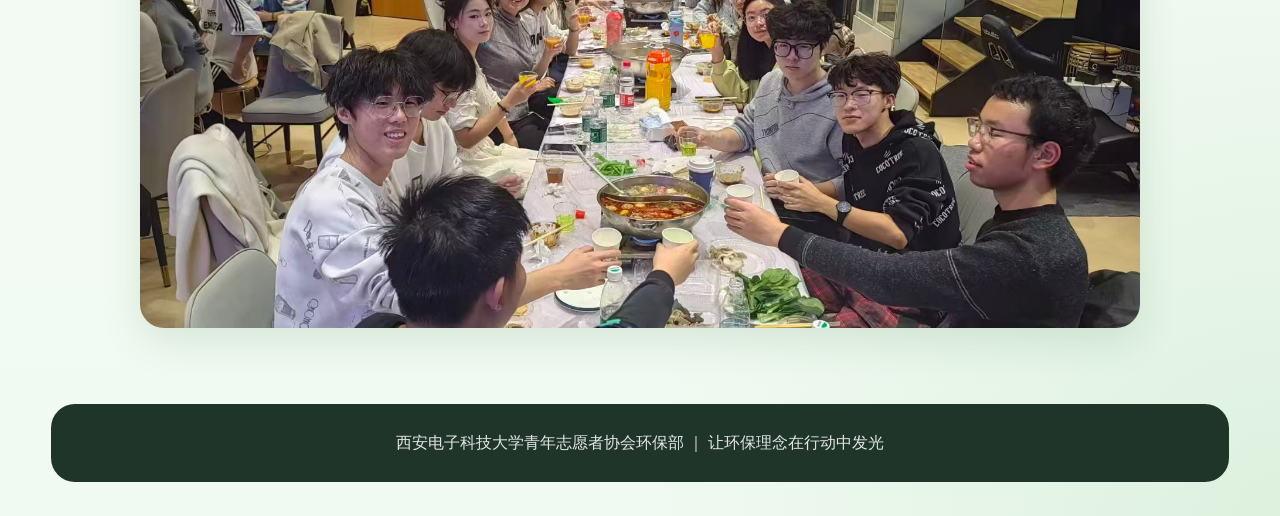
==== commit e0a88bb4: "Update index.html" ====
--- a/index.html
+++ b/index.html
@@ -2,152 +2,21 @@
 <html lang="zh-CN">
 
 <head>
-    <meta charset="UTF-8" />
+    <meta charset="UTF-8">
 
     <meta
         name="viewport"
         content="width=device-width, initial-scale=1.0"
-    />
+    >
 
     <title>西电青协环保部-首页</title>
 
-    <!-- 网站原有样式 -->
-    <link rel="stylesheet" href="styles.css" />
-
-
-    <!-- ==================================================
-         首页额外样式
-    =================================================== -->
-    <style>
-
-        /* ==================================================
-           部门合影
-        =================================================== */
-
-        .group-photo-frame {
-            width: 100%;
-            margin-top: 24px;
-
-            overflow: hidden;
-
-            border-radius: 24px;
-
-            background: #eef7ef;
-
-            box-shadow:
-                0 14px 40px
-                rgba(27, 94, 32, 0.12);
-        }
-
-
-        .group-photo-frame img {
-            width: 100%;
-            height: auto;
-
-            display: block;
-
-            object-fit: contain;
-        }
-
-
-
-        /* ==================================================
-           团建照片轮播
-        =================================================== */
-
-        .team-slider {
-            position: relative;
-
-            width: 100%;
-
-            height: clamp(300px, 48vw, 620px);
-
-            overflow: hidden;
-
-            margin-top: 24px;
-
-            border-radius: 24px;
-
-            background: #eaf4ec;
-
-            box-shadow:
-                0 14px 40px
-                rgba(27, 94, 32, 0.12);
-        }
-
-
-        /* 每一张团建照片 */
-        .team-slide {
-            position: absolute;
-
-            top: 0;
-            left: 0;
-
-            width: 100%;
-            height: 100%;
-
-            object-fit: cover;
-
-            opacity: 0;
-
-            transform: scale(1.025);
-
-            transition:
-                opacity 1.2s ease-in-out,
-                transform 1.8s ease-in-out;
-        }
-
-
-        /* 当前显示的照片 */
-        .team-slide.active {
-            opacity: 1;
-
-            transform: scale(1);
-
-            z-index: 2;
-        }
-
-
-
-        /* 手机适配 */
-        @media (max-width: 768px) {
-
-            .group-photo-frame {
-                border-radius: 18px;
-            }
-
-            .team-slider {
-                height: 280px;
-
-                border-radius: 18px;
-            }
-
-        }
-
-
-
-        /* 减少动态效果 */
-        @media (prefers-reduced-motion: reduce) {
-
-            .team-slide {
-                transition: opacity 0.4s linear;
-
-                transform: none;
-            }
-
-            .team-slide.active {
-                transform: none;
-            }
-
-        }
-
-    </style>
-
+    <!-- 全站 CSS -->
+    <link rel="stylesheet" href="styles.css">
 </head>
 
 
 <body>
-
 
     <!-- ==================================================
          顶部导航栏
@@ -156,18 +25,13 @@
 
         <div class="nav-inner">
 
-
             <!-- 左上角部门标识 -->
-            <a
-                class="brand"
-                href="index.html"
-            >
+            <a class="brand" href="index.html">
 
                 <div class="brand-badge">
                     环
                 </div>
 
-
                 <div class="brand-text">
 
                     <span class="brand-title">
@@ -181,7 +45,6 @@
                 </div>
 
             </a>
-
 
 
             <!-- 顶部导航 -->
@@ -196,21 +59,18 @@
                     </a>
                 </li>
 
-
                 <li>
                     <a href="organization.html">
                         组织架构
                     </a>
                 </li>
 
-
                 <li>
                     <a href="history.html">
                         部门历史
                     </a>
                 </li>
 
-
                 <li>
                     <a href="division.html">
                         部门分工
@@ -219,7 +79,6 @@
 
             </ul>
 
-
         </div>
 
     </header>
@@ -239,18 +98,16 @@
                 Department Portal
             </span>
 
-
             <h1>
                 西电青协环保部
             </h1>
 
-
             <p>
                 点击不同栏目进入相应页面浏览内容。
             </p>
 
 
-            <!-- 按钮区域 -->
+            <!-- 按钮 -->
             <div class="hero-actions">
 
                 <a
@@ -260,7 +117,6 @@
                     查看组织架构
                 </a>
 
-
                 <a
                     class="button secondary"
                     href="division.html"
@@ -275,17 +131,15 @@
 
 
         <!-- ==================================================
-             右侧数据统计
+             右侧部门数据
         =================================================== -->
         <div class="hero-visual">
 
             <div class="hero-panel">
 
-
                 <div class="panel-title">
                     Department Snapshot
                 </div>
-
 
 
                 <!-- 四个统计卡片 -->
@@ -305,7 +159,6 @@
                     </div>
 
 
-
                     <div class="metric-card">
 
                         <strong>
@@ -319,7 +172,6 @@
                     </div>
 
 
-
                     <div class="metric-card">
 
                         <strong>
@@ -333,7 +185,6 @@
                     </div>
 
 
-
                     <div class="metric-card">
 
                         <strong>
@@ -348,7 +199,6 @@
 
 
                 </div>
-
 
 
                 <!-- 部门关键词 -->
@@ -375,11 +225,9 @@
 
                 </div>
 
-
             </div>
 
         </div>
-
 
     </section>
 
@@ -393,67 +241,21 @@
 
 
         <!-- ==================================================
-             部门合影
-        =================================================== -->
-        <section class="section">
-
-
-            <div class="section-header">
-
-                <div class="section-eyebrow">
-                    Department Photo
-                </div>
-
-
-                <h2 class="section-title">
-                    部门合影
-                </h2>
-
-            </div>
-
-
-
-            <!-- ==================================================
-                 部门合影照片
-
-                 图片位置：
-
-                 images/groupphoto/
-                 be8558eea5705bf523815c05ec62e85f.jpg
-            =================================================== -->
-            <div class="group-photo-frame">
-
-                <img
-                    src="images/groupphoto/be8558eea5705bf523815c05ec62e85f.jpg"
-                    alt="西电青协环保部部门合影"
-                >
-
-            </div>
-
-
-        </section>
-
-
-
-        <!-- ==================================================
              部门介绍导航
         =================================================== -->
         <section class="section">
 
-
             <div class="section-header">
 
                 <div class="section-eyebrow">
                     Overview
                 </div>
-
 
                 <h2 class="section-title">
                     部门介绍导航
                 </h2>
 
             </div>
-
 
 
             <div class="link-grid">
@@ -476,7 +278,6 @@
                 </a>
 
 
-
                 <!-- 部门历史 -->
                 <a
                     class="link-card"
@@ -494,7 +295,6 @@
                 </a>
 
 
-
                 <!-- 部门分工 -->
                 <a
                     class="link-card"
@@ -514,7 +314,6 @@
 
             </div>
 
-
         </section>
 
 
@@ -524,9 +323,7 @@
         =================================================== -->
         <section class="section">
 
-
             <article class="card">
-
 
                 <h3>
                     关于环保部
@@ -534,12 +331,9 @@
 
 
                 <p>
-                    西安电子科技大学青年志愿者协会环保部，
-                    是一个以环保公益与志愿服务为核心，
-                    兼具责任感与青春活力的部门。
-                    我们立足校园、走进自然与社区，
-                    通过丰富多样的志愿活动传递绿色理念、
-                    践行环保行动。
+                    西安电子科技大学青年志愿者协会环保部，是一个以环保公益与志愿服务为核心，
+                    兼具责任感与青春活力的部门。我们立足校园、走进自然与社区，
+                    通过丰富多样的志愿活动传递绿色理念、践行环保行动。
                 </p>
 
 
@@ -549,8 +343,7 @@
                     加入<strong>“乐水行”</strong>，
                     关注水环境，在实践中了解生态保护；
                     参与<strong>衣物回收</strong>，
-                    让闲置衣物得到更合理的利用，
-                    让环保融入日常生活；
+                    让闲置衣物得到更合理的利用，让环保融入日常生活；
                     体验充满趣味与互动的<strong>“环保总动员”</strong>，
                     用轻松有趣的方式传播环保知识。
                     同时，我们还会走进社区开展<strong>环境教育活动</strong>，
@@ -560,8 +353,7 @@
 
 
                 <p>
-                    除了志愿活动，
-                    环保部也是一个温暖有趣的大家庭。
+                    除了志愿活动，环保部也是一个温暖有趣的大家庭。
                     我们会不定期组织爬山、聚餐、桌游等团建活动，
                     在志愿服务之外认识志同道合的伙伴，
                     收获友谊与快乐。
@@ -569,19 +361,15 @@
 
 
                 <p>
-                    在环保部，
-                    环保不只是一句口号，
+                    在环保部，环保不只是一句口号，
                     而是一次次亲身参与的行动；
                     志愿服务也不只是付出，
                     更是成长、陪伴与热爱。
-                    期待与你一起，
-                    以青春之名守护绿色，
+                    期待与你一起，以青春之名守护绿色，
                     用点滴行动让校园、社区与自然变得更加美好。
                 </p>
 
-
             </article>
-
 
         </section>
 
@@ -592,13 +380,11 @@
         =================================================== -->
         <section class="section">
 
-
             <div class="section-header">
 
                 <div class="section-eyebrow">
                     Team Building
                 </div>
-
 
                 <h2 class="section-title">
                     团建展示
@@ -607,9 +393,9 @@
             </div>
 
 
-
             <!-- ==================================================
-                 一次显示一张团建照片
+                 团建照片轮播
+                 一次只显示一张
             =================================================== -->
             <div
                 class="team-slider"
@@ -620,37 +406,28 @@
                 <!-- 第一张 -->
                 <img
                     class="team-slide active"
-
                     src="images/team-building/31fca48a9e14d49c37b028f7e38aef6c.jpg"
-
                     alt="西电青协环保部团建活动照片"
                 >
-
 
 
                 <!-- 第二张 -->
                 <img
                     class="team-slide"
-
                     src="images/team-building/5e5d1c8365b9e929eac57babcc81a487.jpg"
-
                     alt="西电青协环保部团建活动照片"
                 >
-
 
 
                 <!-- 第三张 -->
                 <img
                     class="team-slide"
-
                     src="images/team-building/913c1046c208ae21b3522c7a2338ab3c.jpg"
-
                     alt="西电青协环保部团建活动照片"
                 >
 
 
             </div>
-
 
         </section>
 
@@ -677,57 +454,37 @@
     =================================================== -->
     <script>
 
-        /*
-            获取所有团建照片
-        */
+        // 获取所有团建照片
         const teamSlides =
             document.querySelectorAll(".team-slide");
 
 
-        /*
-            当前正在显示的图片
-        */
+        // 当前显示的图片序号
         let currentTeamSlide = 0;
 
 
-
-        /*
-            切换到下一张
-        */
+        // 切换到下一张照片
         function showNextTeamSlide() {
 
-            /*
-                当前照片淡出
-            */
+            // 当前照片淡出
             teamSlides[currentTeamSlide]
                 .classList.remove("active");
 
 
-            /*
-                计算下一张
-
-                第一张 → 第二张
-                第二张 → 第三张
-                第三张 → 第一张
-            */
+            // 下一张照片
             currentTeamSlide =
                 (currentTeamSlide + 1)
                 % teamSlides.length;
 
 
-            /*
-                下一张淡入
-            */
+            // 下一张照片淡入
             teamSlides[currentTeamSlide]
                 .classList.add("active");
 
         }
 
 
-
-        /*
-            每 5 秒切换一次
-        */
+        // 每 5 秒切换一次
         setInterval(
             showNextTeamSlide,
             5000
--- a/styles.css
+++ b/styles.css
@@ -1,443 +1,1593 @@
-
 :root {
     --primary: #2e7d32;
     --primary-dark: #1b5e20;
     --primary-soft: #66bb6a;
     --primary-pale: rgba(102, 187, 106, 0.16);
+
     --accent: #e8f5e9;
     --bg: #f4fbf4;
     --card: rgba(255, 255, 255, 0.92);
+
     --text: #263238;
     --muted: #607d68;
+
     --border: rgba(76, 175, 80, 0.16);
     --border-strong: rgba(76, 175, 80, 0.26);
+
     --shadow: 0 18px 42px rgba(46, 125, 50, 0.10);
     --shadow-soft: 0 12px 30px rgba(46, 125, 50, 0.08);
+
     --radius-xl: 28px;
     --radius-lg: 22px;
     --radius-md: 18px;
     --radius-sm: 14px;
+
     --max-width: 1180px;
 }
-* { margin: 0; padding: 0; box-sizing: border-box; }
-html { scroll-behavior: smooth; }
+
+
+/* ==================================================
+   全局基础样式
+================================================== */
+
+* {
+    margin: 0;
+    padding: 0;
+    box-sizing: border-box;
+}
+
+
+html {
+    scroll-behavior: smooth;
+}
+
+
 body {
-    font-family: "Microsoft YaHei", "PingFang SC", "Noto Sans SC", sans-serif;
+    font-family:
+        "Microsoft YaHei",
+        "PingFang SC",
+        "Noto Sans SC",
+        sans-serif;
+
     color: var(--text);
-    background:
-        radial-gradient(circle at top left, rgba(165, 214, 167, 0.24), transparent 30%),
-        radial-gradient(circle at bottom right, rgba(129, 199, 132, 0.18), transparent 26%),
-        linear-gradient(180deg, #f8fcf8 0%, #f1faf2 100%);
+
+    background:
+        radial-gradient(
+            circle at top left,
+            rgba(165, 214, 167, 0.24),
+            transparent 30%
+        ),
+
+        radial-gradient(
+            circle at bottom right,
+            rgba(129, 199, 132, 0.18),
+            transparent 26%
+        ),
+
+        linear-gradient(
+            180deg,
+            #f8fcf8 0%,
+            #f1faf2 100%
+        );
+
     line-height: 1.85;
 }
-a { color: inherit; }
+
+
+a {
+    color: inherit;
+}
+
+
+
+/* ==================================================
+   顶部导航栏
+================================================== */
+
 .navbar {
     position: sticky;
+
     top: 0;
+
     z-index: 1000;
+
     backdrop-filter: blur(14px);
+
     background: rgba(255, 255, 255, 0.88);
-    border-bottom: 1px solid rgba(46, 125, 50, 0.08);
-}
+
+    border-bottom:
+        1px solid
+        rgba(46, 125, 50, 0.08);
+}
+
+
 .nav-inner {
-    width: min(var(--max-width), 92%);
+    width:
+        min(
+            var(--max-width),
+            92%
+        );
+
     margin: 0 auto;
+
     min-height: 78px;
+
     display: flex;
+
     align-items: center;
+
     justify-content: space-between;
+
     gap: 20px;
 }
+
+
+
+/* ==================================================
+   左上角 Logo
+================================================== */
+
 .brand {
     text-decoration: none;
+
     display: flex;
+
     align-items: center;
+
     gap: 12px;
 }
+
+
 .brand-badge {
     width: 44px;
+
     height: 44px;
+
     border-radius: 14px;
-    background: linear-gradient(135deg, var(--primary) 0%, var(--primary-soft) 100%);
+
+    background:
+        linear-gradient(
+            135deg,
+            var(--primary) 0%,
+            var(--primary-soft) 100%
+        );
+
     color: #fff;
+
     display: grid;
+
     place-items: center;
+
     font-weight: 700;
-    box-shadow: 0 10px 22px rgba(46, 125, 50, 0.22);
-}
-.brand-text { display: flex; flex-direction: column; }
+
+    box-shadow:
+        0 10px 22px
+        rgba(46, 125, 50, 0.22);
+}
+
+
+.brand-text {
+    display: flex;
+
+    flex-direction: column;
+}
+
+
 .brand-title {
     font-size: 1.1rem;
+
     font-weight: 700;
+
     color: var(--primary-dark);
 }
+
+
 .brand-subtitle {
     font-size: 0.84rem;
+
     color: var(--muted);
 }
+
+
+
+/* ==================================================
+   顶部导航菜单
+================================================== */
+
 .nav-links {
     display: flex;
+
     align-items: center;
+
     gap: 12px;
+
     list-style: none;
+
     flex-wrap: wrap;
+
     justify-content: flex-end;
 }
+
+
 .nav-links a {
     text-decoration: none;
+
     padding: 10px 16px;
+
     border-radius: 999px;
+
     color: #385042;
+
     transition: 0.25s ease;
+
     font-weight: 600;
 }
-.nav-links a:hover, .nav-links a.active {
-    background: rgba(102, 187, 106, 0.14);
+
+
+.nav-links a:hover,
+.nav-links a.active {
+    background:
+        rgba(102, 187, 106, 0.14);
+
     color: var(--primary-dark);
 }
+
+
+
+/* ==================================================
+   首页 Hero
+================================================== */
+
 .hero {
-    width: min(var(--max-width), 92%);
+    width:
+        min(
+            var(--max-width),
+            92%
+        );
+
     margin: 26px auto 0;
+
     min-height: 430px;
+
     border-radius: 34px;
+
     overflow: hidden;
+
     position: relative;
+
     display: grid;
-    grid-template-columns: 1.08fr 0.92fr;
-    background:
-        linear-gradient(135deg, rgba(21, 67, 29, 0.9), rgba(46, 125, 50, 0.72)),
-        linear-gradient(135deg, #1b5e20, #66bb6a);
+
+    grid-template-columns:
+        1.08fr 0.92fr;
+
+    background:
+        linear-gradient(
+            135deg,
+            rgba(21, 67, 29, 0.9),
+            rgba(46, 125, 50, 0.72)
+        ),
+
+        linear-gradient(
+            135deg,
+            #1b5e20,
+            #66bb6a
+        );
+
     box-shadow: var(--shadow);
 }
+
+
 .hero::before {
     content: "";
+
     position: absolute;
+
     inset: 0;
-    background:
-        radial-gradient(circle at 16% 18%, rgba(255,255,255,0.12), transparent 22%),
-        radial-gradient(circle at 82% 76%, rgba(255,255,255,0.12), transparent 20%);
+
+    background:
+        radial-gradient(
+            circle at 16% 18%,
+            rgba(255, 255, 255, 0.12),
+            transparent 22%
+        ),
+
+        radial-gradient(
+            circle at 82% 76%,
+            rgba(255, 255, 255, 0.12),
+            transparent 20%
+        );
+
     pointer-events: none;
 }
-.hero-content, .hero-visual { position: relative; z-index: 1; }
+
+
+.hero-content,
+.hero-visual {
+    position: relative;
+
+    z-index: 1;
+}
+
+
 .hero-content {
     padding: 64px 56px;
+
     display: flex;
+
     flex-direction: column;
+
     justify-content: center;
+
     color: #fff;
 }
+
+
 .hero-tag {
     display: inline-flex;
+
     width: fit-content;
+
     padding: 8px 14px;
+
     margin-bottom: 18px;
+
     border-radius: 999px;
-    background: rgba(255, 255, 255, 0.14);
-    border: 1px solid rgba(255,255,255,0.18);
+
+    background:
+        rgba(255, 255, 255, 0.14);
+
+    border:
+        1px solid
+        rgba(255, 255, 255, 0.18);
+
     font-size: 0.92rem;
 }
+
+
 .hero h1 {
-    font-size: clamp(2rem, 3vw, 3.4rem);
+    font-size:
+        clamp(
+            2rem,
+            3vw,
+            3.4rem
+        );
+
     line-height: 1.2;
+
     margin-bottom: 16px;
 }
+
+
 .hero p {
     font-size: 1.04rem;
+
     max-width: 660px;
+
     opacity: 0.96;
 }
+
+
+
+/* ==================================================
+   Hero 按钮
+================================================== */
+
 .hero-actions {
     display: flex;
+
     gap: 14px;
+
     flex-wrap: wrap;
+
     margin-top: 28px;
 }
+
+
 .button {
     display: inline-flex;
+
     align-items: center;
+
     justify-content: center;
+
     text-decoration: none;
+
     padding: 12px 20px;
+
     border-radius: 999px;
+
     font-weight: 700;
+
     transition: 0.25s ease;
 }
-.button.primary { background: #fff; color: var(--primary-dark); }
+
+
+.button.primary {
+    background: #fff;
+
+    color: var(--primary-dark);
+}
+
+
 .button.secondary {
-    border: 1px solid rgba(255,255,255,0.24);
+    border:
+        1px solid
+        rgba(255, 255, 255, 0.24);
+
     color: #fff;
-    background: rgba(255,255,255,0.08);
-}
-.button:hover { transform: translateY(-2px); }
+
+    background:
+        rgba(255, 255, 255, 0.08);
+}
+
+
+.button:hover {
+    transform:
+        translateY(-2px);
+}
+
+
+
+/* ==================================================
+   Hero 右侧统计区域
+================================================== */
+
 .hero-visual {
     padding: 34px;
+
     display: flex;
+
     align-items: center;
+
     justify-content: center;
 }
+
+
 .hero-panel {
     width: 100%;
+
     min-height: 300px;
+
     border-radius: 28px;
-    border: 1px solid rgba(255,255,255,0.18);
-    background: linear-gradient(180deg, rgba(255,255,255,0.14), rgba(255,255,255,0.08));
+
+    border:
+        1px solid
+        rgba(255, 255, 255, 0.18);
+
+    background:
+        linear-gradient(
+            180deg,
+            rgba(255, 255, 255, 0.14),
+            rgba(255, 255, 255, 0.08)
+        );
+
     padding: 22px;
-    box-shadow: inset 0 1px 0 rgba(255,255,255,0.08);
-    color: rgba(255,255,255,0.94);
-}
+
+    box-shadow:
+        inset 0 1px 0
+        rgba(255, 255, 255, 0.08);
+
+    color:
+        rgba(255, 255, 255, 0.94);
+}
+
+
 .panel-title {
     font-size: 0.96rem;
+
     letter-spacing: 0.08em;
+
     text-transform: uppercase;
+
     opacity: 0.84;
+
     margin-bottom: 16px;
 }
-.metric-grid, .group-grid, .timeline, .process-grid, .photo-strip, .link-grid, .value-grid, .pillar-grid, .highlight-panel {
+
+
+
+/* ==================================================
+   通用 Grid
+================================================== */
+
+.metric-grid,
+.group-grid,
+.timeline,
+.process-grid,
+.photo-strip,
+.link-grid,
+.value-grid,
+.pillar-grid,
+.highlight-panel {
     display: grid;
+
     gap: 16px;
 }
-.metric-grid { grid-template-columns: repeat(2, 1fr); }
+
+
+.metric-grid {
+    grid-template-columns:
+        repeat(2, 1fr);
+}
+
+
+
+/* ==================================================
+   统计卡片
+================================================== */
+
 .metric-card {
     border-radius: 20px;
+
     padding: 16px 18px;
-    background: rgba(255,255,255,0.10);
-    border: 1px solid rgba(255,255,255,0.12);
-}
+
+    background:
+        rgba(255, 255, 255, 0.10);
+
+    border:
+        1px solid
+        rgba(255, 255, 255, 0.12);
+}
+
+
 .metric-card strong {
     display: block;
+
     font-size: 1.8rem;
+
     line-height: 1.15;
 }
+
+
 .metric-card span {
     display: block;
+
     font-size: 0.92rem;
+
     opacity: 0.88;
+
     margin-top: 6px;
 }
+
+
+
+/* ==================================================
+   面板备注
+================================================== */
+
 .panel-note {
     margin-top: 16px;
+
     padding: 14px 16px;
+
     border-radius: 18px;
-    background: rgba(255,255,255,0.08);
-    border: 1px solid rgba(255,255,255,0.1);
+
+    background:
+        rgba(255, 255, 255, 0.08);
+
+    border:
+        1px solid
+        rgba(255, 255, 255, 0.1);
+
     font-size: 0.94rem;
-    color: rgba(255,255,255,0.9);
-}
-.tag-cloud, .keyword-list, .tag-list { display: flex; flex-wrap: wrap; gap: 10px; }
-.tag-cloud span, .keyword-list span, .tag-list span {
+
+    color:
+        rgba(255, 255, 255, 0.9);
+}
+
+
+
+/* ==================================================
+   标签
+================================================== */
+
+.tag-cloud,
+.keyword-list,
+.tag-list {
+    display: flex;
+
+    flex-wrap: wrap;
+
+    gap: 10px;
+}
+
+
+.tag-cloud span,
+.keyword-list span,
+.tag-list span {
     display: inline-flex;
+
     padding: 8px 12px;
+
     border-radius: 999px;
+
     font-size: 0.9rem;
 }
+
+
 .tag-cloud span {
-    background: rgba(255,255,255,0.12);
-    border: 1px solid rgba(255,255,255,0.12);
-}
-.keyword-list span, .tag-list span {
-    background: rgba(102, 187, 106, 0.12);
-    border: 1px solid rgba(76, 175, 80, 0.14);
+    background:
+        rgba(255, 255, 255, 0.12);
+
+    border:
+        1px solid
+        rgba(255, 255, 255, 0.12);
+}
+
+
+.keyword-list span,
+.tag-list span {
+    background:
+        rgba(102, 187, 106, 0.12);
+
+    border:
+        1px solid
+        rgba(76, 175, 80, 0.14);
+
     color: var(--primary-dark);
 }
+
+
+
+/* ==================================================
+   页面主体
+================================================== */
+
 .main {
-    width: min(var(--max-width), 92%);
+    width:
+        min(
+            var(--max-width),
+            92%
+        );
+
     margin: 0 auto;
+
     padding: 60px 0 76px;
 }
-.section { margin-top: 34px; }
-.section-header { margin-bottom: 26px; }
+
+
+.section {
+    margin-top: 34px;
+}
+
+
+.section-header {
+    margin-bottom: 26px;
+}
+
+
 .section-eyebrow {
     color: var(--primary);
+
     font-weight: 700;
+
     letter-spacing: 0.08em;
+
     font-size: 0.92rem;
+
     text-transform: uppercase;
+
     margin-bottom: 8px;
 }
+
+
 .section-title {
-    font-size: clamp(1.7rem, 2vw, 2.45rem);
+    font-size:
+        clamp(
+            1.7rem,
+            2vw,
+            2.45rem
+        );
+
     color: var(--primary-dark);
+
     line-height: 1.25;
+
     margin-bottom: 10px;
 }
-.section-desc { color: var(--muted); max-width: 820px; }
+
+
+.section-desc {
+    color: var(--muted);
+
+    max-width: 820px;
+}
+
+
+
+/* ==================================================
+   双栏
+================================================== */
+
 .grid-2 {
     display: grid;
-    grid-template-columns: 1.06fr 0.94fr;
+
+    grid-template-columns:
+        1.06fr 0.94fr;
+
     gap: 24px;
 }
-.card, .group-card, .timeline-card, .flow-card, .mini-card, .org-card, .pillar-card, .cta-banner, .link-card {
+
+
+
+/* ==================================================
+   卡片
+================================================== */
+
+.card,
+.group-card,
+.timeline-card,
+.flow-card,
+.mini-card,
+.org-card,
+.pillar-card,
+.cta-banner,
+.link-card {
     background: var(--card);
-    border: 1px solid var(--border);
-    border-radius: var(--radius-xl);
-    box-shadow: var(--shadow-soft);
-}
-.card, .group-card, .timeline-card, .flow-card, .mini-card, .org-card, .pillar-card, .link-card { padding: 24px; }
-.card h3, .group-card h3, .timeline-card h3, .flow-card h3, .mini-card h3, .org-card h3, .pillar-card h3, .link-card h3 {
+
+    border:
+        1px solid
+        var(--border);
+
+    border-radius:
+        var(--radius-xl);
+
+    box-shadow:
+        var(--shadow-soft);
+}
+
+
+.card,
+.group-card,
+.timeline-card,
+.flow-card,
+.mini-card,
+.org-card,
+.pillar-card,
+.link-card {
+    padding: 24px;
+}
+
+
+.card h3,
+.group-card h3,
+.timeline-card h3,
+.flow-card h3,
+.mini-card h3,
+.org-card h3,
+.pillar-card h3,
+.link-card h3 {
     color: var(--primary-dark);
+
     margin-bottom: 12px;
 }
+
+
+
+/* ==================================================
+   Surface
+================================================== */
+
 .surface {
-    background: linear-gradient(180deg, rgba(255,255,255,0.94), rgba(232,245,233,0.72));
-    border: 1px solid var(--border);
-    border-radius: var(--radius-xl);
-    box-shadow: var(--shadow-soft);
+    background:
+        linear-gradient(
+            180deg,
+            rgba(255, 255, 255, 0.94),
+            rgba(232, 245, 233, 0.72)
+        );
+
+    border:
+        1px solid
+        var(--border);
+
+    border-radius:
+        var(--radius-xl);
+
+    box-shadow:
+        var(--shadow-soft);
+
     padding: 24px;
 }
-.group-grid { grid-template-columns: repeat(auto-fit, minmax(220px, 1fr)); gap: 20px; }
-.group-link, .link-card { text-decoration: none; color: inherit; display: block; }
-.group-card, .link-card { transition: transform 0.22s ease, box-shadow 0.22s ease; height: 100%; }
-.group-card:hover, .link-card:hover {
-    transform: translateY(-5px);
-    box-shadow: 0 18px 42px rgba(46, 125, 50, 0.16);
-}
-.group-badge, .mini-badge, .timeline-badge, .flow-step {
+
+
+
+/* ==================================================
+   Group
+================================================== */
+
+.group-grid {
+    grid-template-columns:
+        repeat(
+            auto-fit,
+            minmax(220px, 1fr)
+        );
+
+    gap: 20px;
+}
+
+
+.group-link,
+.link-card {
+    text-decoration: none;
+
+    color: inherit;
+
+    display: block;
+}
+
+
+.group-card,
+.link-card {
+    transition:
+        transform 0.22s ease,
+        box-shadow 0.22s ease;
+
+    height: 100%;
+}
+
+
+.group-card:hover,
+.link-card:hover {
+    transform:
+        translateY(-5px);
+
+    box-shadow:
+        0 18px 42px
+        rgba(46, 125, 50, 0.16);
+}
+
+
+
+/* ==================================================
+   Badge
+================================================== */
+
+.group-badge,
+.mini-badge,
+.timeline-badge,
+.flow-step {
     display: inline-block;
+
     padding: 6px 12px;
+
     border-radius: 999px;
-    background: rgba(102, 187, 106, 0.14);
+
+    background:
+        rgba(102, 187, 106, 0.14);
+
     color: var(--primary-dark);
+
     font-size: 0.86rem;
+
     font-weight: 700;
+
     margin-bottom: 14px;
 }
-.highlight-panel { grid-template-columns: repeat(3, 1fr); }
-.highlight-box, .flow-card, .mini-card, .pillar-card { padding: 22px; }
+
+
+
+/* ==================================================
+   Highlight
+================================================== */
+
+.highlight-panel {
+    grid-template-columns:
+        repeat(3, 1fr);
+}
+
+
+.highlight-box,
+.flow-card,
+.mini-card,
+.pillar-card {
+    padding: 22px;
+}
+
+
 .highlight-box {
     border-radius: 22px;
-    background: linear-gradient(180deg, rgba(255,255,255,0.96), rgba(232,245,233,0.88));
-    border: 1px solid rgba(76, 175, 80, 0.15);
-    box-shadow: 0 10px 26px rgba(46, 125, 50, 0.08);
-}
-.highlight-box strong { display: block; color: var(--primary-dark); margin-bottom: 8px; font-size: 1.05rem; }
-.value-grid { grid-template-columns: repeat(3, 1fr); }
-.timeline { grid-template-columns: repeat(2, 1fr); }
-.timeline-card { position: relative; overflow: hidden; }
+
+    background:
+        linear-gradient(
+            180deg,
+            rgba(255, 255, 255, 0.96),
+            rgba(232, 245, 233, 0.88)
+        );
+
+    border:
+        1px solid
+        rgba(76, 175, 80, 0.15);
+
+    box-shadow:
+        0 10px 26px
+        rgba(46, 125, 50, 0.08);
+}
+
+
+.highlight-box strong {
+    display: block;
+
+    color: var(--primary-dark);
+
+    margin-bottom: 8px;
+
+    font-size: 1.05rem;
+}
+
+
+
+/* ==================================================
+   Value / Timeline
+================================================== */
+
+.value-grid {
+    grid-template-columns:
+        repeat(3, 1fr);
+}
+
+
+.timeline {
+    grid-template-columns:
+        repeat(2, 1fr);
+}
+
+
+.timeline-card {
+    position: relative;
+
+    overflow: hidden;
+}
+
+
 .timeline-card::before {
     content: "";
+
     position: absolute;
+
     top: 24px;
+
     right: 24px;
+
     width: 58px;
+
     height: 58px;
+
     border-radius: 18px;
-    background: rgba(102, 187, 106, 0.12);
-}
-.org-chart, .org-layout { display: grid; gap: 18px; }
-.org-row { display: grid; gap: 16px; }
-.org-row.two { grid-template-columns: repeat(2, 1fr); }
-.org-row.five { grid-template-columns: repeat(5, 1fr); }
-.org-card { text-align: center; }
-.org-card strong { display: block; color: var(--primary-dark); margin-bottom: 8px; font-size: 1.06rem; }
-.org-card span { color: var(--muted); font-size: 0.94rem; }
+
+    background:
+        rgba(102, 187, 106, 0.12);
+}
+
+
+
+/* ==================================================
+   组织结构
+================================================== */
+
+.org-chart,
+.org-layout {
+    display: grid;
+
+    gap: 18px;
+}
+
+
+.org-row {
+    display: grid;
+
+    gap: 16px;
+}
+
+
+.org-row.two {
+    grid-template-columns:
+        repeat(2, 1fr);
+}
+
+
+.org-row.five {
+    grid-template-columns:
+        repeat(5, 1fr);
+}
+
+
+.org-card {
+    text-align: center;
+}
+
+
+.org-card strong {
+    display: block;
+
+    color: var(--primary-dark);
+
+    margin-bottom: 8px;
+
+    font-size: 1.06rem;
+}
+
+
+.org-card span {
+    color: var(--muted);
+
+    font-size: 0.94rem;
+}
+
+
 .org-card.lead {
-    background: linear-gradient(135deg, rgba(255,255,255,0.98), rgba(232,245,233,0.88));
-    border: 1px solid var(--border-strong);
-}
-.process-grid { grid-template-columns: repeat(4, 1fr); }
-.flow-card { position: relative; }
-.photo-strip { grid-template-columns: repeat(3, 1fr); }
+    background:
+        linear-gradient(
+            135deg,
+            rgba(255, 255, 255, 0.98),
+            rgba(232, 245, 233, 0.88)
+        );
+
+    border:
+        1px solid
+        var(--border-strong);
+}
+
+
+
+/* ==================================================
+   Process
+================================================== */
+
+.process-grid {
+    grid-template-columns:
+        repeat(4, 1fr);
+}
+
+
+.flow-card {
+    position: relative;
+}
+
+
+
+/* ==================================================
+   普通照片展示
+================================================== */
+
+.photo-strip {
+    grid-template-columns:
+        repeat(3, 1fr);
+}
+
 
 .image-slot {
     position: relative;
+
     min-height: 260px;
+
     border-radius: 22px;
-    border: 1.5px dashed rgba(46, 125, 50, 0.28);
-    background:
-        linear-gradient(180deg, rgba(255,255,255,0.96), rgba(232,245,233,0.84)),
+
+    border:
+        1.5px dashed
+        rgba(46, 125, 50, 0.28);
+
+    background:
+        linear-gradient(
+            180deg,
+            rgba(255, 255, 255, 0.96),
+            rgba(232, 245, 233, 0.84)
+        ),
+
         repeating-linear-gradient(
             -45deg,
-            rgba(102,187,106,0.06),
-            rgba(102,187,106,0.06) 12px,
-            rgba(255,255,255,0.0) 12px,
-            rgba(255,255,255,0.0) 24px
-        );
+            rgba(102, 187, 106, 0.06),
+            rgba(102, 187, 106, 0.06) 12px,
+            rgba(255, 255, 255, 0) 12px,
+            rgba(255, 255, 255, 0) 24px
+        );
+
     overflow: hidden;
-    box-shadow: var(--shadow-soft);
-}
-.image-slot.large { min-height: 320px; }
-.image-slot.tall { min-height: 360px; }
-.image-slot.small { min-height: 210px; }
+
+    box-shadow:
+        var(--shadow-soft);
+}
+
+
+.image-slot.large {
+    min-height: 320px;
+}
+
+
+.image-slot.tall {
+    min-height: 360px;
+}
+
+
+.image-slot.small {
+    min-height: 210px;
+}
+
+
 .image-slot img {
     width: 100%;
+
     height: 100%;
+
     object-fit: cover;
+
     display: block;
 }
+
+
 .image-slot-overlay {
     position: absolute;
+
     inset: 0;
+
     display: flex;
+
     align-items: flex-end;
+
     padding: 18px;
-    background: linear-gradient(180deg, rgba(255,255,255,0.04), rgba(27,94,32,0.18));
-}
+
+    background:
+        linear-gradient(
+            180deg,
+            rgba(255, 255, 255, 0.04),
+            rgba(27, 94, 32, 0.18)
+        );
+}
+
+
 .image-slot-label {
     width: 100%;
+
     border-radius: 18px;
+
     padding: 14px 16px;
-    background: rgba(255,255,255,0.86);
-    border: 1px solid rgba(76,175,80,0.12);
+
+    background:
+        rgba(255, 255, 255, 0.86);
+
+    border:
+        1px solid
+        rgba(76, 175, 80, 0.12);
+
     backdrop-filter: blur(8px);
 }
+
+
 .image-slot-label strong {
     display: block;
+
     color: var(--primary-dark);
+
     margin-bottom: 6px;
+
     font-size: 1rem;
 }
+
+
 .image-slot-label span {
     display: block;
+
     color: #537063;
+
     font-size: 0.92rem;
 }
+
+
+
+/* ==================================================
+   部门合影
+
+   最大宽度 900px：
+   避免低分辨率照片被过度放大
+
+   高度 340px：
+   只展示图片的一部分
+================================================== */
+
+.group-photo-frame {
+    width: 100%;
+
+    max-width: 900px;
+
+    height: 340px;
+
+    margin: 24px auto 0;
+
+    overflow: hidden;
+
+    border-radius: 22px;
+
+    background: #eef7ef;
+
+    box-shadow:
+        0 14px 36px
+        rgba(46, 125, 50, 0.12);
+}
+
+
+.group-photo-frame img {
+    width: 100%;
+
+    height: 100%;
+
+    display: block;
+
+    /*
+        cover：
+        让图片填满容器，
+        超出部分自动裁掉
+    */
+    object-fit: cover;
+
+    /*
+        控制裁剪重点。
+
+        center 42%：
+        略微向上保留画面，
+        比完全居中更适合人物合影。
+    */
+    object-position:
+        center 42%;
+}
+
+
+
+/* ==================================================
+   团建照片轮播
+   一次只显示一张
+================================================== */
+
+.team-slider {
+    position: relative;
+
+    width: 100%;
+
+    max-width: 1000px;
+
+    height: 520px;
+
+    margin: 24px auto 0;
+
+    overflow: hidden;
+
+    border-radius: 24px;
+
+    background: #eaf4ec;
+
+    box-shadow:
+        0 14px 40px
+        rgba(27, 94, 32, 0.12);
+}
+
+
+
+/* 所有团建照片 */
+
+.team-slide {
+    position: absolute;
+
+    inset: 0;
+
+    width: 100%;
+
+    height: 100%;
+
+    object-fit: cover;
+
+    opacity: 0;
+
+    transform:
+        scale(1.025);
+
+    transition:
+        opacity 1.2s ease-in-out,
+        transform 1.8s ease-in-out;
+}
+
+
+
+/* 当前正在显示的照片 */
+
+.team-slide.active {
+    opacity: 1;
+
+    transform:
+        scale(1);
+
+    z-index: 2;
+}
+
+
+
+/* ==================================================
+   Scene
+================================================== */
+
 .scene-card {
     min-height: 180px;
+
     border-radius: 20px;
-    border: 1px solid rgba(76, 175, 80, 0.18);
-    background: linear-gradient(180deg, rgba(255,255,255,0.96), rgba(232,245,233,0.78));
-    box-shadow: var(--shadow-soft);
+
+    border:
+        1px solid
+        rgba(76, 175, 80, 0.18);
+
+    background:
+        linear-gradient(
+            180deg,
+            rgba(255, 255, 255, 0.96),
+            rgba(232, 245, 233, 0.78)
+        );
+
+    box-shadow:
+        var(--shadow-soft);
+
     padding: 20px;
 }
+
+
 .scene-card strong {
     display: block;
+
     color: var(--primary-dark);
+
     margin-bottom: 10px;
+
     font-size: 1.02rem;
 }
-.scene-card p { color: #4d6358; font-size: 0.96rem; }
-.link-grid { grid-template-columns: repeat(3, 1fr); }
-.pillar-grid { grid-template-columns: repeat(4, 1fr); }
+
+
+.scene-card p {
+    color: #4d6358;
+
+    font-size: 0.96rem;
+}
+
+
+
+/* ==================================================
+   Link / Pillar
+================================================== */
+
+.link-grid {
+    grid-template-columns:
+        repeat(3, 1fr);
+}
+
+
+.pillar-grid {
+    grid-template-columns:
+        repeat(4, 1fr);
+}
+
+
+
+/* ==================================================
+   CTA
+================================================== */
+
 .cta-banner {
     padding: 28px;
+
     display: flex;
+
     align-items: center;
+
     justify-content: space-between;
+
     gap: 20px;
 }
+
+
+
+/* ==================================================
+   Footer
+================================================== */
+
 .footer {
-    width: min(var(--max-width), 92%);
-    margin: 0 auto 34px;
-    padding: 24px 28px;
+    width:
+        min(
+            var(--max-width),
+            92%
+        );
+
+    margin:
+        0 auto 34px;
+
+    padding:
+        24px 28px;
+
     border-radius: 24px;
+
     background: #20352a;
-    color: rgba(255,255,255,0.88);
+
+    color:
+        rgba(255, 255, 255, 0.88);
+
     text-align: center;
 }
+
+
+
+/* ==================================================
+   1080px 以下
+================================================== */
+
 @media (max-width: 1080px) {
-    .org-row.five, .pillar-grid { grid-template-columns: repeat(2, 1fr); }
-}
+
+    .org-row.five,
+    .pillar-grid {
+        grid-template-columns:
+            repeat(2, 1fr);
+    }
+
+}
+
+
+
+/* ==================================================
+   980px 以下
+================================================== */
+
 @media (max-width: 980px) {
-    .hero, .grid-2, .highlight-panel, .timeline, .process-grid, .pillar-grid { grid-template-columns: 1fr; }
-    .value-grid, .photo-strip, .link-grid, .metric-grid, .org-row.two, .org-row.five { grid-template-columns: 1fr 1fr; }
-    .hero-content { padding: 48px 32px 22px; }
-    .hero-visual { padding: 0 32px 32px; }
-    .cta-banner { flex-direction: column; align-items: flex-start; }
-}
+
+    .hero,
+    .grid-2,
+    .highlight-panel,
+    .timeline,
+    .process-grid,
+    .pillar-grid {
+        grid-template-columns:
+            1fr;
+    }
+
+
+    .value-grid,
+    .photo-strip,
+    .link-grid,
+    .metric-grid,
+    .org-row.two,
+    .org-row.five {
+        grid-template-columns:
+            1fr 1fr;
+    }
+
+
+    .hero-content {
+        padding:
+            48px 32px 22px;
+    }
+
+
+    .hero-visual {
+        padding:
+            0 32px 32px;
+    }
+
+
+    .cta-banner {
+        flex-direction: column;
+
+        align-items: flex-start;
+    }
+
+
+    /* 部门合影稍微缩小 */
+    .group-photo-frame {
+        max-width: 760px;
+
+        height: 300px;
+    }
+
+
+    /* 团建展示缩小 */
+    .team-slider {
+        height: 430px;
+    }
+
+}
+
+
+
+/* ==================================================
+   手机
+================================================== */
+
 @media (max-width: 640px) {
-    .nav-inner { padding: 14px 0; align-items: flex-start; flex-direction: column; }
-    .nav-links { justify-content: flex-start; }
-    .value-grid, .photo-strip, .link-grid, .metric-grid, .org-row.two, .org-row.five { grid-template-columns: 1fr; }
-    .hero { border-radius: 24px; margin-top: 18px; }
-    .hero-content, .hero-visual, .card, .surface, .cta-banner { padding-left: 22px; padding-right: 22px; }
-}
+
+    .nav-inner {
+        padding:
+            14px 0;
+
+        align-items:
+            flex-start;
+
+        flex-direction:
+            column;
+    }
+
+
+    .nav-links {
+        justify-content:
+            flex-start;
+    }
+
+
+    .value-grid,
+    .photo-strip,
+    .link-grid,
+    .metric-grid,
+    .org-row.two,
+    .org-row.five {
+        grid-template-columns:
+            1fr;
+    }
+
+
+    .hero {
+        border-radius: 24px;
+
+        margin-top: 18px;
+    }
+
+
+    .hero-content,
+    .hero-visual,
+    .card,
+    .surface,
+    .cta-banner {
+        padding-left: 22px;
+
+        padding-right: 22px;
+    }
+
+
+    /* 部门合影手机显示 */
+    .group-photo-frame {
+        width: 100%;
+
+        max-width: 100%;
+
+        height: 220px;
+
+        border-radius: 16px;
+    }
+
+
+    .group-photo-frame img {
+        object-position:
+            center center;
+    }
+
+
+    /* 团建轮播手机显示 */
+    .team-slider {
+        width: 100%;
+
+        height: 260px;
+
+        border-radius: 18px;
+    }
+
+}
+
+
+
+/* ==================================================
+   用户开启“减少动态效果”时
+================================================== */
+
+@media (prefers-reduced-motion: reduce) {
+
+    .team-slide {
+        transition:
+            opacity 0.4s linear;
+
+        transform: none;
+    }
+
+
+    .team-slide.active {
+        transform: none;
+    }
+
+}
